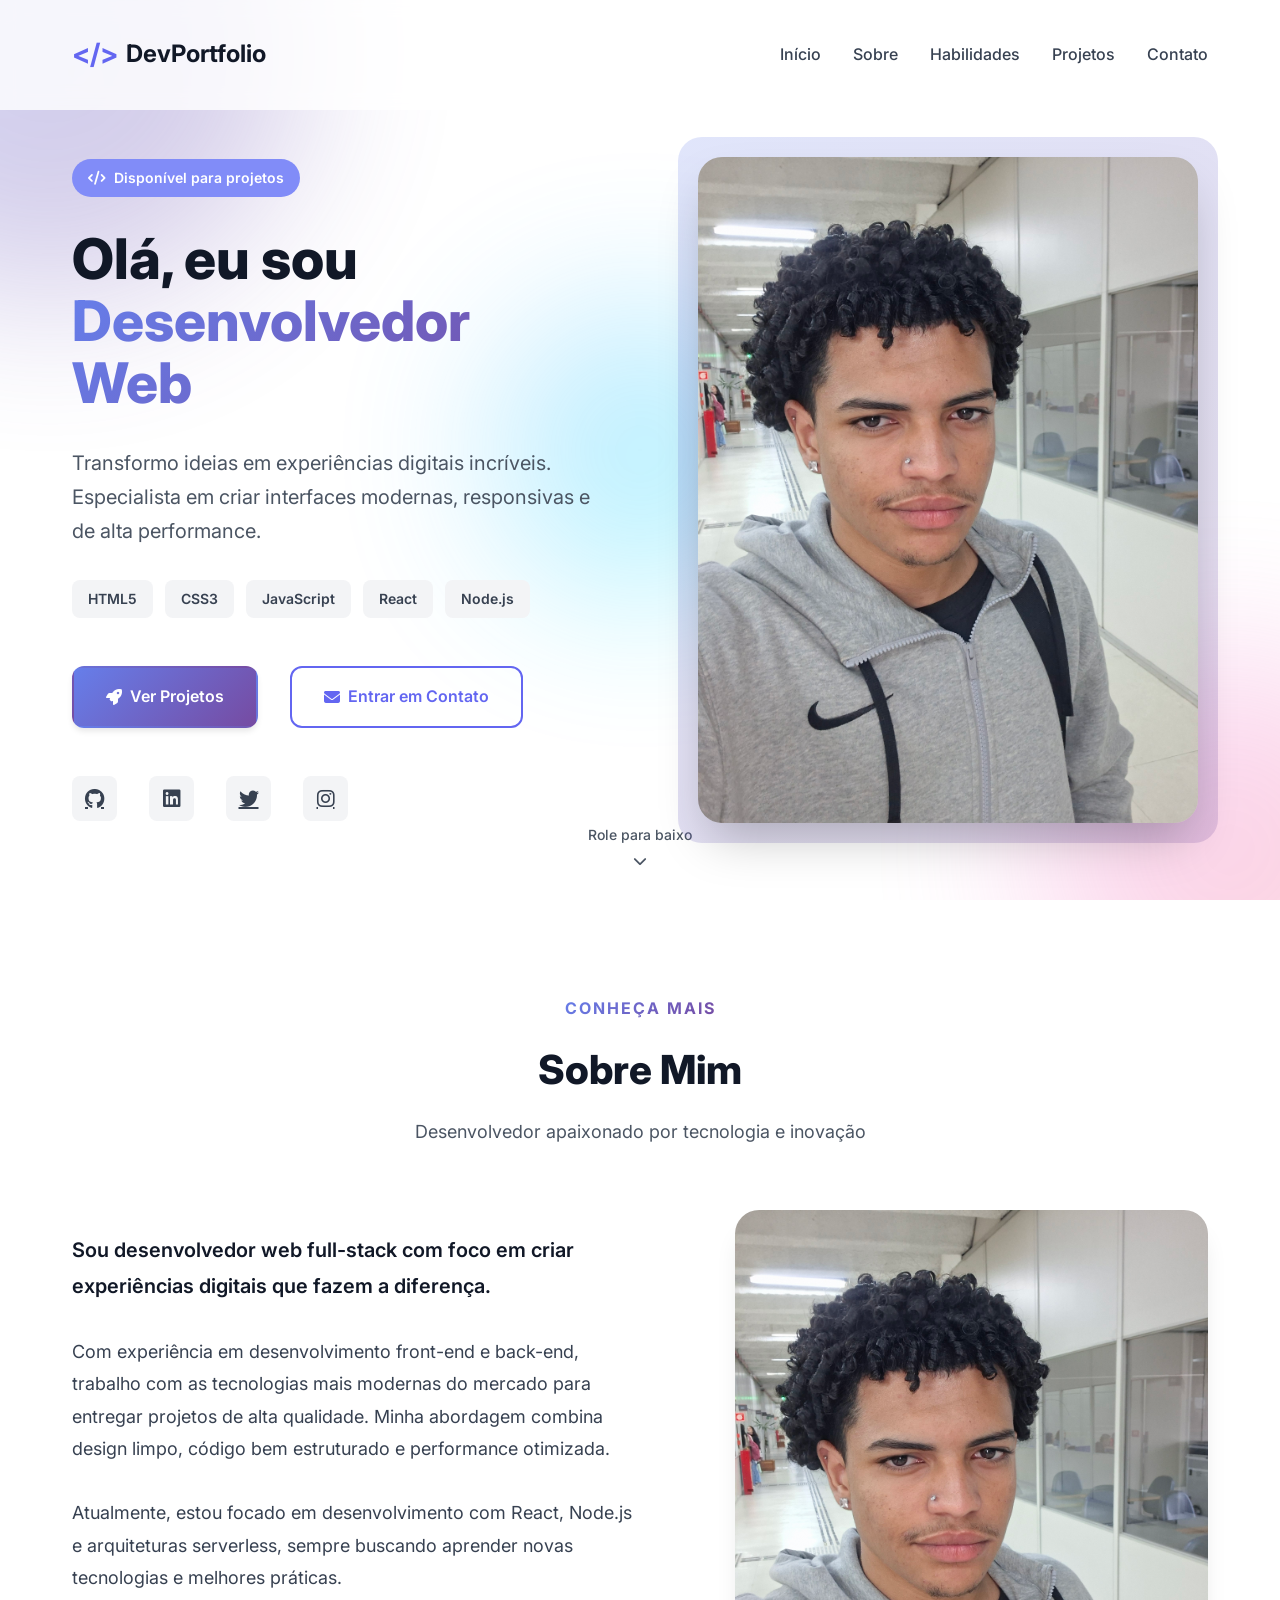
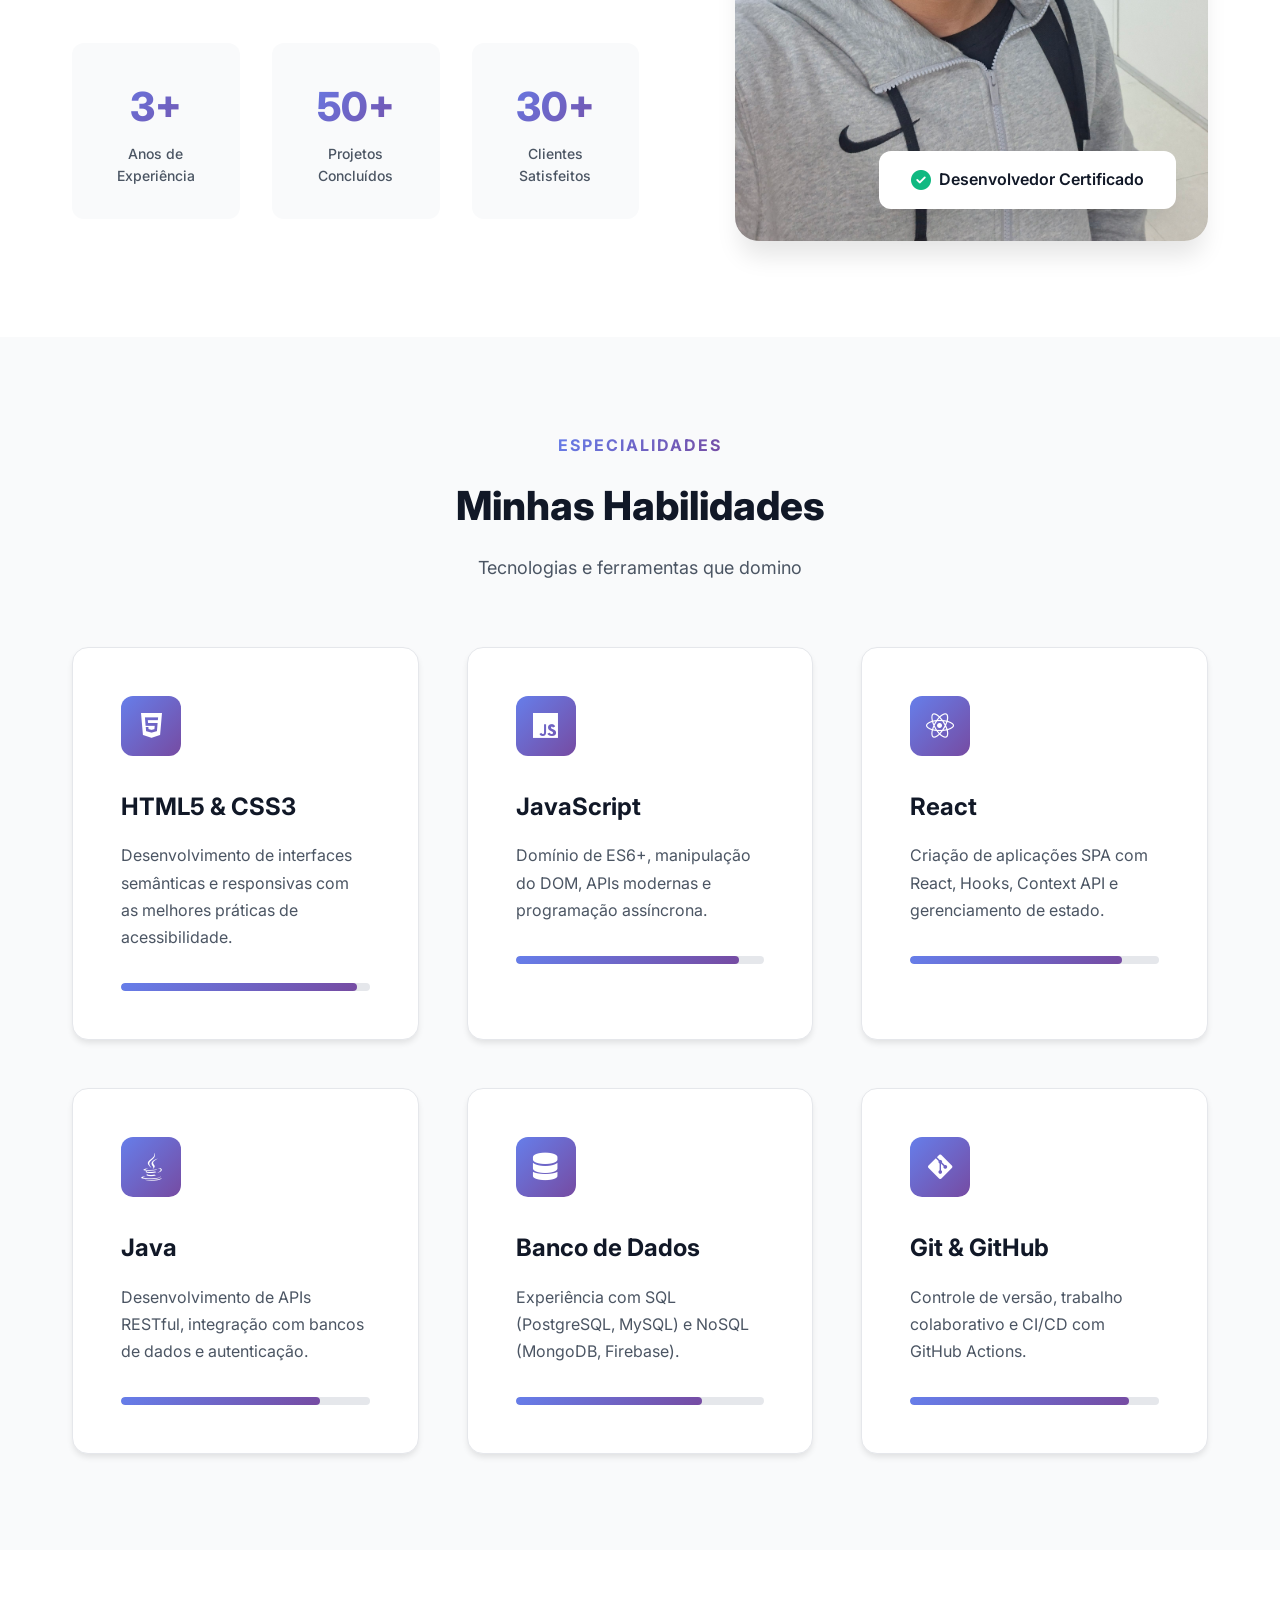
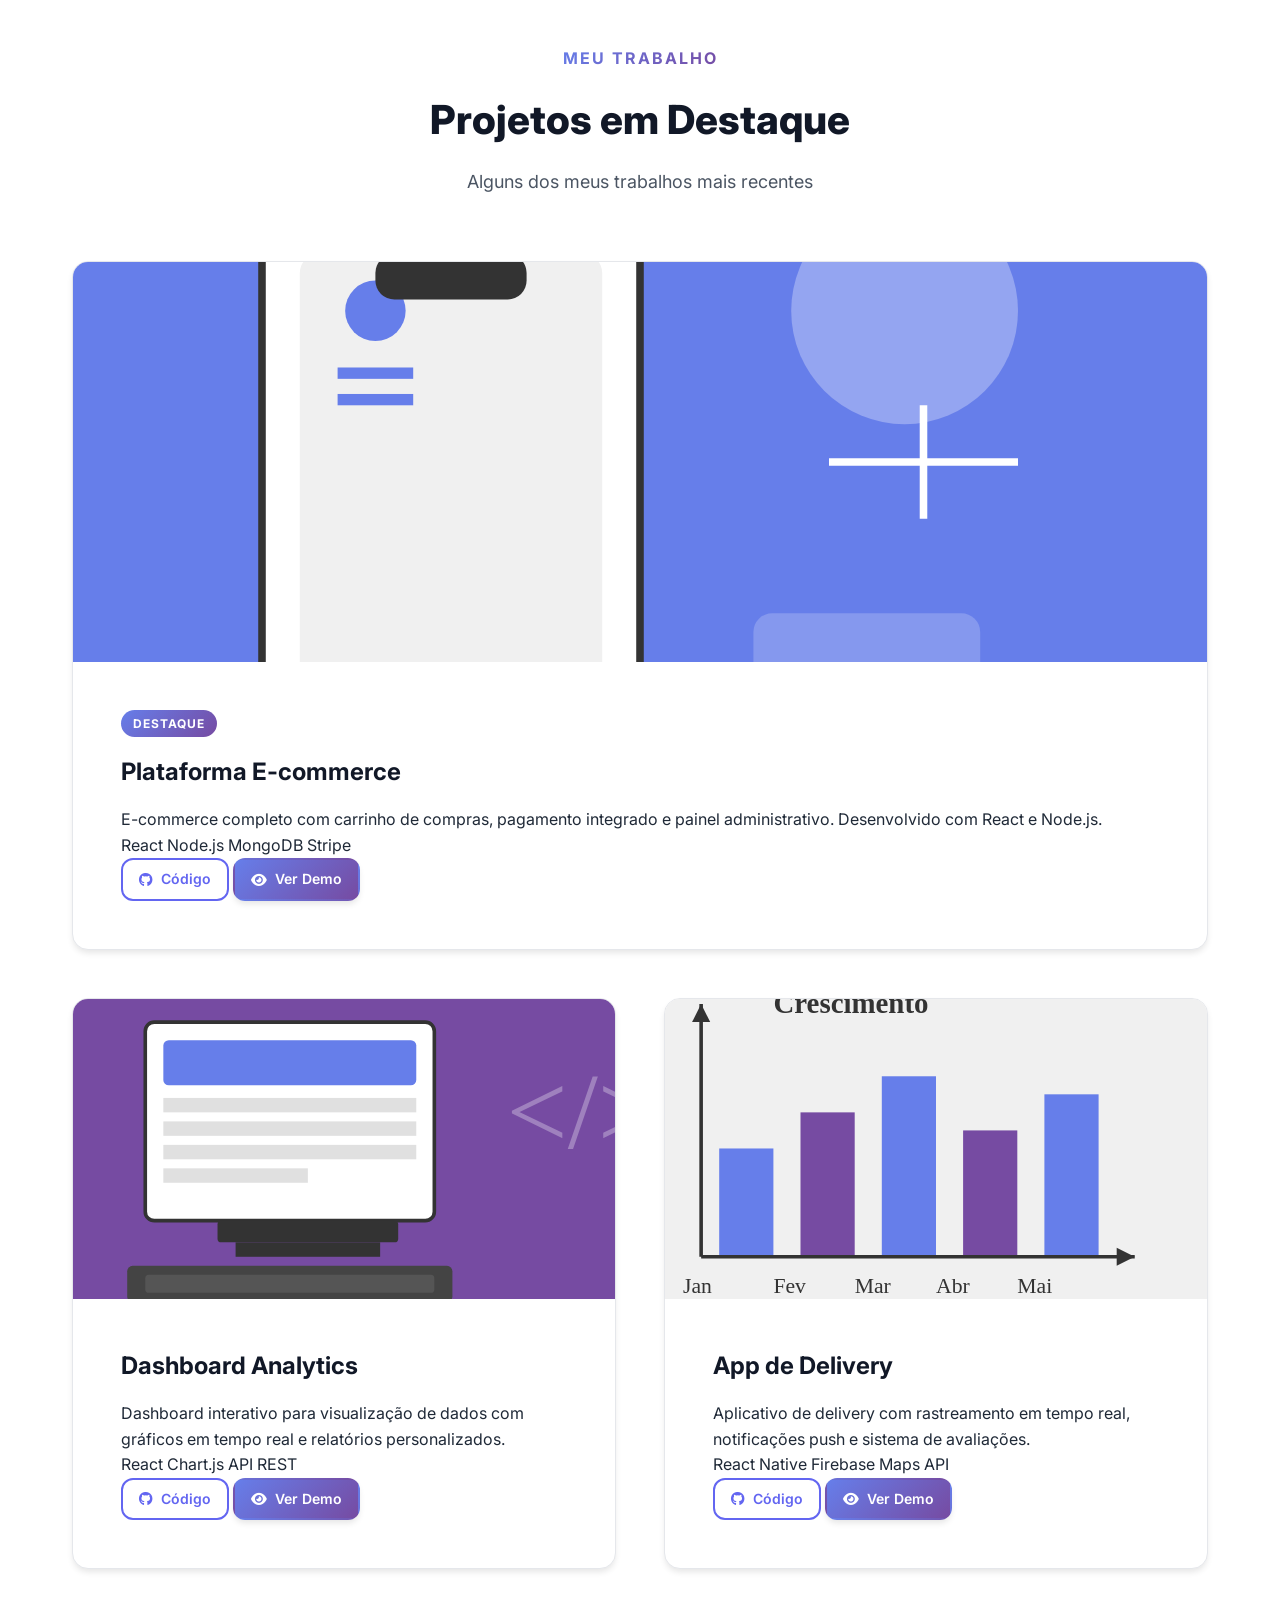
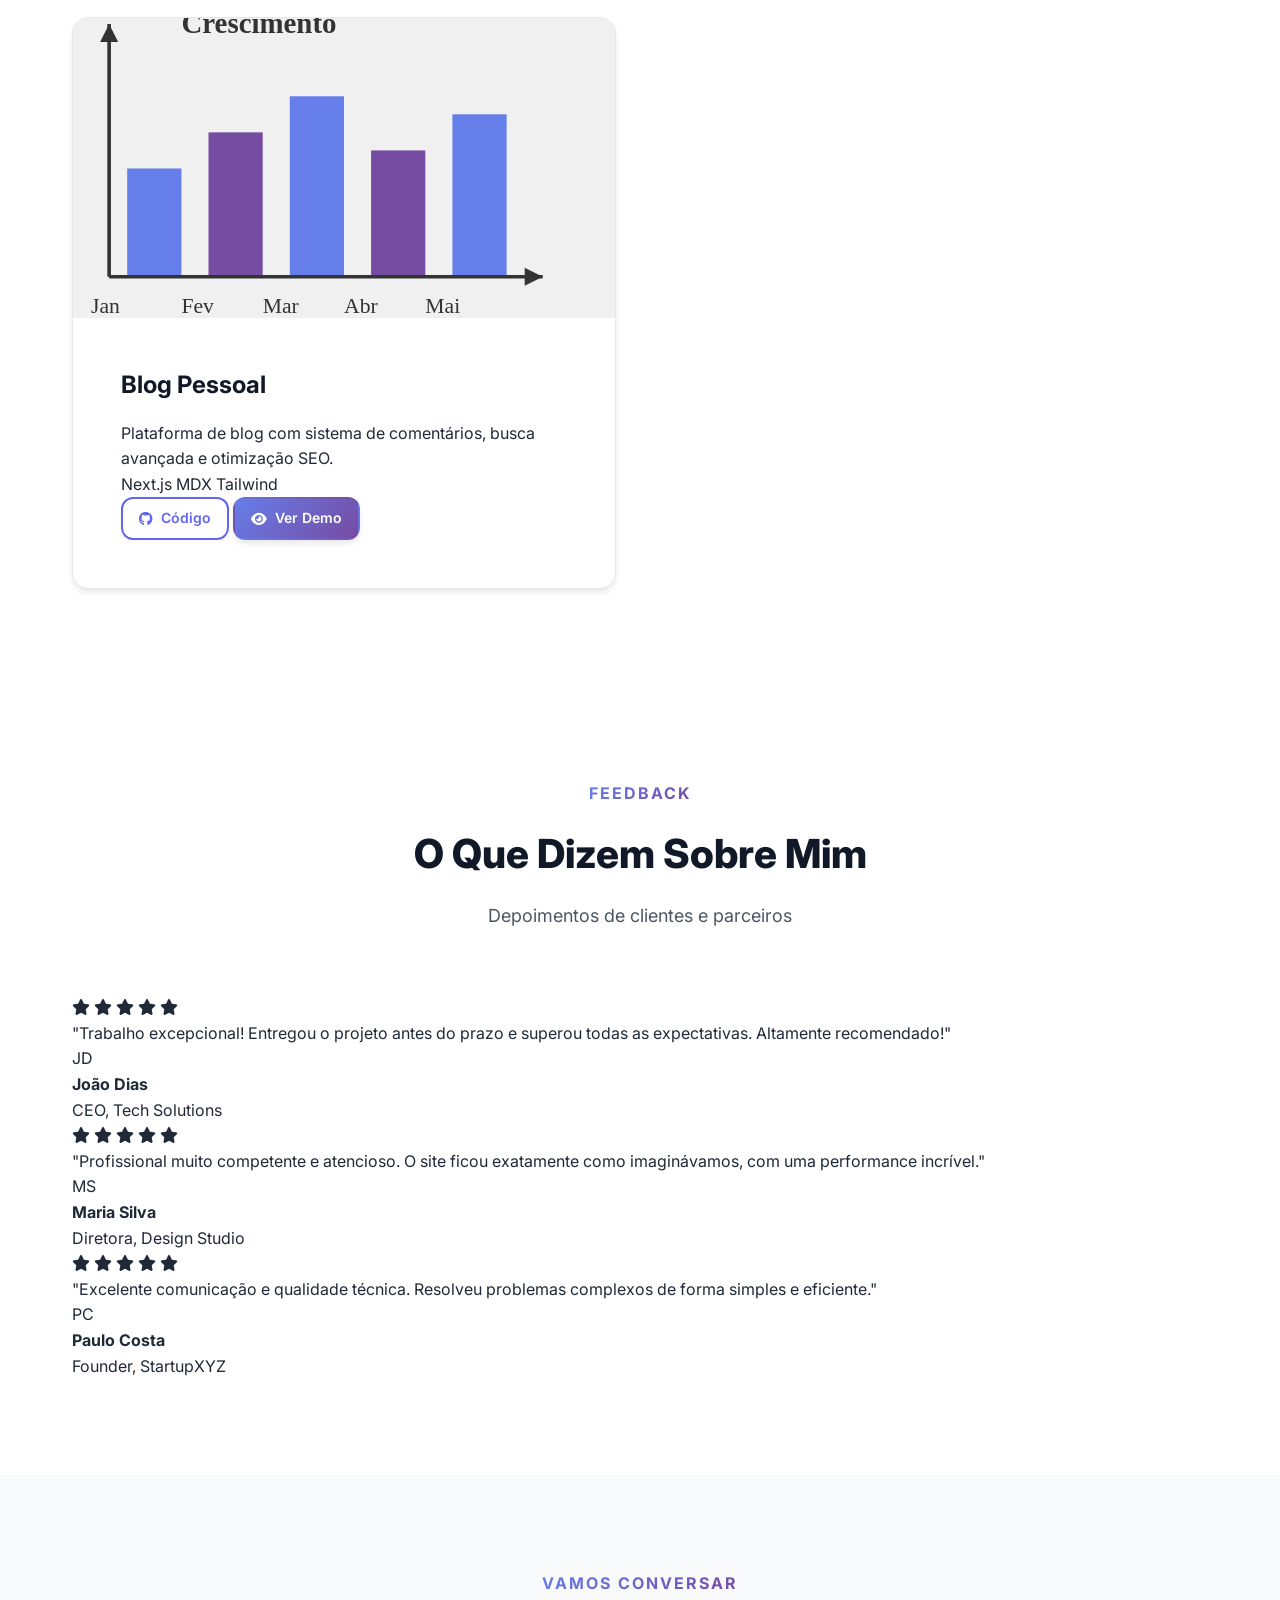
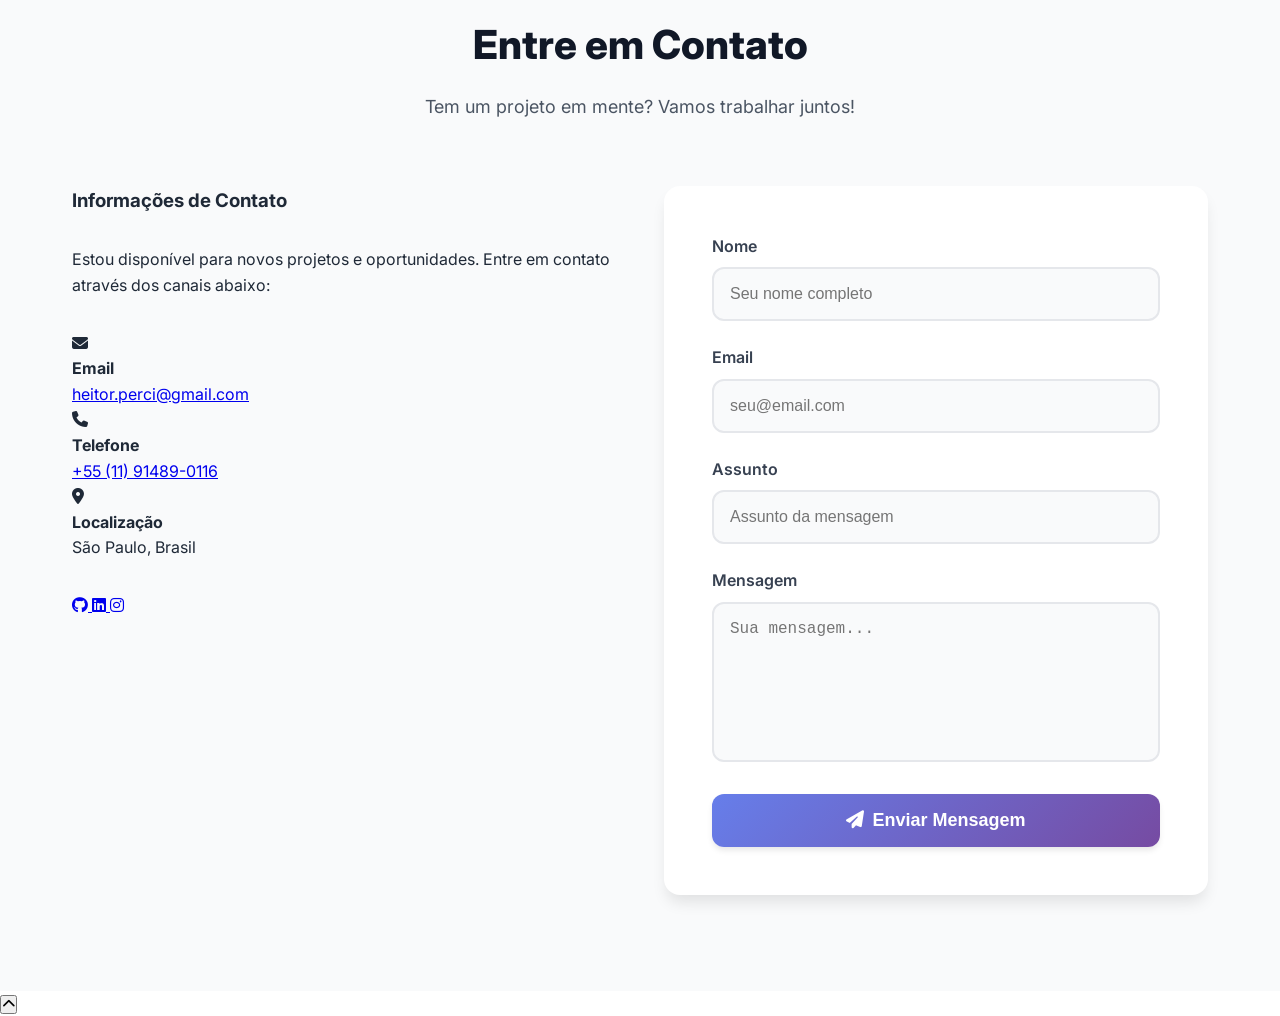
==== index.html @ 32e66ab0 "refeature my code" ====
<!doctype html>
<html lang="pt-BR">
<head>
  <meta charset="utf-8">
  <meta name="viewport" content="width=device-width,initial-scale=1">
    <meta http-equiv="X-UA-Compatible" content="IE=edge">
    <meta name="description" content="Portfólio de desenvolvimento web - Criação de sites modernos, responsivos e de alta performance">
  <title>Portfolio - Desenvolvedor Web</title>
  <link href="https://fonts.googleapis.com/css2?family=Inter:wght@300;400;500;600;700;800&display=swap" rel="stylesheet">
  <link rel="stylesheet" href="https://cdnjs.cloudflare.com/ajax/libs/font-awesome/6.4.0/css/all.min.css">
    <link rel="preconnect" href="https://fonts.gstatic.com">
    <link rel="stylesheet" href="/src/css/style_guide.css">
</head>
<body>
  <header class="site-header">
    <div class="container header-inner">
      <a class="logo" href="#home">
        <span class="logo-icon">&lt;/&gt;</span> DevPortfolio
      </a>
      <nav class="nav-desktop">
        <ul class="nav">
          <li><a href="#home">Início</a></li>
          <li><a href="#sobre">Sobre</a></li>
          <li><a href="#habilidades">Habilidades</a></li>
          <li><a href="#projetos">Projetos</a></li>
          <li><a href="#contato">Contato</a></li>
        </ul>
      </nav>
      <button class="menu-toggle" aria-label="Abrir menu">
        <span></span>
        <span></span>
        <span></span>
      </button>
    </div>
  </header>
  <main>
    <section class="hero" id="home">
      <div class="hero-background">
        <div class="hero-shape shape-1"></div>
        <div class="hero-shape shape-2"></div>
        <div class="hero-shape shape-3"></div>
      </div>
      <div class="container hero-inner">
        <div class="hero-content">
          <div class="hero-badge">
            <i class="fas fa-code"></i> Disponível para projetos
          </div>
          <h1>
            Olá, eu sou<br>
            <span class="gradient-text">Desenvolvedor Web</span>
          </h1>
          <p class="lead">Transformo ideias em experiências digitais incríveis. Especialista em criar interfaces modernas, responsivas e de alta performance.</p>
          <div class="hero-tech">
            <span class="tech-tag">HTML5</span>
            <span class="tech-tag">CSS3</span>
            <span class="tech-tag">JavaScript</span>
            <span class="tech-tag">React</span>
            <span class="tech-tag">Node.js</span>
          </div>
          <div class="hero-cta">
            <a class="btn-primary" href="#projetos">
              <i class="fas fa-rocket"></i> Ver Projetos
            </a>
            <a class="btn-outline" href="#contato">
              <i class="fas fa-envelope"></i> Entrar em Contato
            </a>
          </div>
          <div class="hero-socials">
            <a href="https://github.com" target="_blank" aria-label="GitHub">
              <i class="fab fa-github"></i>
            </a>
            <a href="https://linkedin.com" target="_blank" aria-label="LinkedIn">
              <i class="fab fa-linkedin"></i>
            </a>
            <a href="https://twitter.com" target="_blank" aria-label="Twitter">
              <i class="fab fa-twitter"></i>
            </a>
            <a href="https://instagram.com" target="_blank" aria-label="Instagram">
              <i class="fab fa-instagram"></i>
            </a>
          </div>
        </div>
        <div class="hero-image">
          <div class="image-wrapper">
            <img src="/src/assets/images/1000093235.jpg" alt="Foto de perfil">
            <div class="image-decoration"></div>
          </div>
        </div>
      </div>
      <div class="scroll-indicator">
        <span>Role para baixo</span>
        <i class="fas fa-chevron-down"></i>
      </div>
    </section>

    <section id="sobre" class="about">
      <div class="container">
        <div class="section-header">
          <span class="section-tag">Conheça mais</span>
          <h2>Sobre Mim</h2>
          <p class="section-subtitle">Desenvolvedor apaixonado por tecnologia e inovação</p>
        </div>
        <div class="about-content">
          <div class="about-text">
            <p class="highlight">Sou desenvolvedor web full-stack com foco em criar experiências digitais que fazem a diferença.</p>
            <p>Com experiência em desenvolvimento front-end e back-end, trabalho com as tecnologias mais modernas do mercado para entregar projetos de alta qualidade. Minha abordagem combina design limpo, código bem estruturado e performance otimizada.</p>
            <p>Atualmente, estou focado em desenvolvimento com React, Node.js e arquiteturas serverless, sempre buscando aprender novas tecnologias e melhores práticas.</p>
            <div class="about-stats">
              <div class="stat-item">
                <span class="stat-number">3+</span>
                <span class="stat-label">Anos de Experiência</span>
              </div>
              <div class="stat-item">
                <span class="stat-number">50+</span>
                <span class="stat-label">Projetos Concluídos</span>
              </div>
              <div class="stat-item">
                <span class="stat-number">30+</span>
                <span class="stat-label">Clientes Satisfeitos</span>
              </div>
            </div>
          </div>
          <div class="about-image">
            <div class="about-image-wrapper">
              <img src="/src/assets/images/1000093235.jpg" alt="Trabalhando">
              <div class="about-badge">
                <i class="fas fa-check-circle"></i>
                <span>Desenvolvedor Certificado</span>
              </div>
            </div>
          </div>
        </div>
      </div>
    </section>

    <section id="habilidades" class="skills">
      <div class="container">
        <div class="section-header">
          <span class="section-tag">Especialidades</span>
          <h2>Minhas Habilidades</h2>
          <p class="section-subtitle">Tecnologias e ferramentas que domino</p>
        </div>
        <div class="skills-grid">
          <div class="skill-card">
            <div class="skill-icon">
              <i class="fab fa-html5"></i>
            </div>
            <h3>HTML5 & CSS3</h3>
            <p>Desenvolvimento de interfaces semânticas e responsivas com as melhores práticas de acessibilidade.</p>
            <div class="skill-level">
              <div class="skill-bar" style="width: 95%"></div>
            </div>
          </div>
          <div class="skill-card">
            <div class="skill-icon">
              <i class="fab fa-js"></i>
            </div>
            <h3>JavaScript</h3>
            <p>Domínio de ES6+, manipulação do DOM, APIs modernas e programação assíncrona.</p>
            <div class="skill-level">
              <div class="skill-bar" style="width: 90%"></div>
            </div>
          </div>
          <div class="skill-card">
            <div class="skill-icon">
              <i class="fab fa-react"></i>
            </div>
            <h3>React</h3>
            <p>Criação de aplicações SPA com React, Hooks, Context API e gerenciamento de estado.</p>
            <div class="skill-level">
              <div class="skill-bar" style="width: 85%"></div>
            </div>
          </div>
          <div class="skill-card">
            <div class="skill-icon">
              <i class="fab fa-java"></i>
            </div>
            <h3>Java</h3>
            <p>Desenvolvimento de APIs RESTful, integração com bancos de dados e autenticação.</p>
            <div class="skill-level">
              <div class="skill-bar" style="width: 80%"></div>
            </div>
          </div>
          <div class="skill-card">
            <div class="skill-icon">
              <i class="fas fa-database"></i>
            </div>
            <h3>Banco de Dados</h3>
            <p>Experiência com SQL (PostgreSQL, MySQL) e NoSQL (MongoDB, Firebase).</p>
            <div class="skill-level">
              <div class="skill-bar" style="width: 75%"></div>
            </div>
          </div>
          <div class="skill-card">
            <div class="skill-icon">
              <i class="fab fa-git-alt"></i>
            </div>
            <h3>Git & GitHub</h3>
            <p>Controle de versão, trabalho colaborativo e CI/CD com GitHub Actions.</p>
            <div class="skill-level">
              <div class="skill-bar" style="width: 88%"></div>
            </div>
          </div>
        </div>
      </div>
    </section>


    <section id="projetos" class="projects">
      <div class="container">
        <div class="section-header">
          <span class="section-tag">Meu trabalho</span>
          <h2>Projetos em Destaque</h2>
          <p class="section-subtitle">Alguns dos meus trabalhos mais recentes</p>
        </div>
        <div class="projects-grid">
          <article class="project-card featured">
            <div class="project-image">
              <img src="/src/assets/images/imagem-projeto1.svg" alt="Projeto E-commerce">
              <div class="project-overlay">
                <a href="#" class="project-link" aria-label="Ver projeto">
                  <i class="fas fa-external-link-alt"></i>
                </a>
              </div>
            </div>
            <div class="project-content">
              <span class="project-tag">Destaque</span>
              <h3>Plataforma E-commerce</h3>
              <p>E-commerce completo com carrinho de compras, pagamento integrado e painel administrativo. Desenvolvido com React e Node.js.</p>
              <div class="project-tech">
                <span>React</span>
                <span>Node.js</span>
                <span>MongoDB</span>
                <span>Stripe</span>
              </div>
              <div class="project-links">
                <a href="#" class="btn-outline btn-sm">
                  <i class="fab fa-github"></i> Código
                </a>
                <a href="#" class="btn-primary btn-sm">
                  <i class="fas fa-eye"></i> Ver Demo
                </a>
              </div>
            </div>
          </article>

          <article class="project-card">
            <div class="project-image">
              <img src="/src/assets/images/imagem-projeto2.svg" alt="Projeto Dashboard">
              <div class="project-overlay">
                <a href="#" class="project-link" aria-label="Ver projeto">
                  <i class="fas fa-external-link-alt"></i>
                </a>
              </div>
            </div>
            <div class="project-content">
              <h3>Dashboard Analytics</h3>
              <p>Dashboard interativo para visualização de dados com gráficos em tempo real e relatórios personalizados.</p>
              <div class="project-tech">
                <span>React</span>
                <span>Chart.js</span>
                <span>API REST</span>
              </div>
              <div class="project-links">
                <a href="#" class="btn-outline btn-sm">
                  <i class="fab fa-github"></i> Código
                </a>
                <a href="#" class="btn-primary btn-sm">
                  <i class="fas fa-eye"></i> Ver Demo
                </a>
              </div>
            </div>
          </article>

          <article class="project-card">
            <div class="project-image">
              <img src="/src/assets/images/imagem-projeto3.svg" alt="Projeto App Mobile">
              <div class="project-overlay">
                <a href="#" class="project-link" aria-label="Ver projeto">
                  <i class="fas fa-external-link-alt"></i>
                </a>
              </div>
            </div>
            <div class="project-content">
              <h3>App de Delivery</h3>
              <p>Aplicativo de delivery com rastreamento em tempo real, notificações push e sistema de avaliações.</p>
              <div class="project-tech">
                <span>React Native</span>
                <span>Firebase</span>
                <span>Maps API</span>
              </div>
              <div class="project-links">
                <a href="#" class="btn-outline btn-sm">
                  <i class="fab fa-github"></i> Código
                </a>
                <a href="#" class="btn-primary btn-sm">
                  <i class="fas fa-eye"></i> Ver Demo
                </a>
              </div>
            </div>
          </article>

          <article class="project-card">
            <div class="project-image">
              <img src="/src/assets/images/imagem-projeto3.svg" alt="Projeto Blog">
              <div class="project-overlay">
                <a href="#" class="project-link" aria-label="Ver projeto">
                  <i class="fas fa-external-link-alt"></i>
                </a>
              </div>
            </div>
            <div class="project-content">
              <h3>Blog Pessoal</h3>
              <p>Plataforma de blog com sistema de comentários, busca avançada e otimização SEO.</p>
              <div class="project-tech">
                <span>Next.js</span>
                <span>MDX</span>
                <span>Tailwind</span>
              </div>
              <div class="project-links">
                <a href="#" class="btn-outline btn-sm">
                  <i class="fab fa-github"></i> Código
                </a>
                <a href="#" class="btn-primary btn-sm">
                  <i class="fas fa-eye"></i> Ver Demo
                </a>
              </div>
            </div>
          </article>
        </div>
      </div>
    </section>
    <section class="testimonials">
      <div class="container">
        <div class="section-header">
          <span class="section-tag">Feedback</span>
          <h2>O Que Dizem Sobre Mim</h2>
          <p class="section-subtitle">Depoimentos de clientes e parceiros</p>
        </div>
        <div class="testimonials-grid">
          <div class="testimonial-card">
            <div class="testimonial-stars">
              <i class="fas fa-star"></i>
              <i class="fas fa-star"></i>
              <i class="fas fa-star"></i>
              <i class="fas fa-star"></i>
              <i class="fas fa-star"></i>
            </div>
            <p>"Trabalho excepcional! Entregou o projeto antes do prazo e superou todas as expectativas. Altamente recomendado!"</p>
            <div class="testimonial-author">
              <div class="author-avatar">JD</div>
              <div class="author-info">
                <h4>João Dias</h4>
                <span>CEO, Tech Solutions</span>
              </div>
            </div>
          </div>
          <div class="testimonial-card">
            <div class="testimonial-stars">
              <i class="fas fa-star"></i>
              <i class="fas fa-star"></i>
              <i class="fas fa-star"></i>
              <i class="fas fa-star"></i>
              <i class="fas fa-star"></i>
            </div>
            <p>"Profissional muito competente e atencioso. O site ficou exatamente como imaginávamos, com uma performance incrível."</p>
            <div class="testimonial-author">
              <div class="author-avatar">MS</div>
              <div class="author-info">
                <h4>Maria Silva</h4>
                <span>Diretora, Design Studio</span>
              </div>
            </div>
          </div>
          <div class="testimonial-card">
            <div class="testimonial-stars">
              <i class="fas fa-star"></i>
              <i class="fas fa-star"></i>
              <i class="fas fa-star"></i>
              <i class="fas fa-star"></i>
              <i class="fas fa-star"></i>
            </div>
            <p>"Excelente comunicação e qualidade técnica. Resolveu problemas complexos de forma simples e eficiente."</p>
            <div class="testimonial-author">
              <div class="author-avatar">PC</div>
              <div class="author-info">
                <h4>Paulo Costa</h4>
                <span>Founder, StartupXYZ</span>
              </div>
            </div>
          </div>
        </div>
      </div>
    </section>
    <section id="contato" class="contact">
      <div class="container">
        <div class="section-header">
          <span class="section-tag">Vamos conversar</span>
          <h2>Entre em Contato</h2>
          <p class="section-subtitle">Tem um projeto em mente? Vamos trabalhar juntos!</p>
        </div>
        <div class="contact-content">
          <div class="contact-info">
            <h3>Informações de Contato</h3>
            <p>Estou disponível para novos projetos e oportunidades. Entre em contato através dos canais abaixo:</p>
            <div class="contact-items">
              <div class="contact-item">
                <div class="contact-icon">
                  <i class="fas fa-envelope"></i>
                </div>
                <div class="contact-details">
                  <h4>Email</h4>
                  <a href="heitor.perci@gmail.com">heitor.perci@gmail.com</a>
                </div>
              </div>
              <div class="contact-item">
                <div class="contact-icon">
                  <i class="fas fa-phone"></i>
                </div>
                <div class="contact-details">
                  <h4>Telefone</h4>
                  <a href="tel:+55 11 914890116">+55 (11) 91489-0116</a>
                </div>
              </div>
              <div class="contact-item">
                <div class="contact-icon">
                  <i class="fas fa-map-marker-alt"></i>
                </div>
                <div class="contact-details">
                  <h4>Localização</h4>
                  <span>São Paulo, Brasil</span>
                </div>
              </div>
            </div>
            <div class="contact-socials">
              <a href="https://github.com/Heitor-Guimaraes" target="_blank" aria-label="GitHub">
                <i class="fab fa-github"></i>
              </a>
              <a href="https://www.linkedin.com/in/heitor-guimaraes-111629306/" target="_blank" aria-label="LinkedIn">
                <i class="fab fa-linkedin"></i>
              </a>
              <a href="https://instagram.com" target="_blank" aria-label="Instagram">
                <i class="fab fa-instagram"></i>
              </a>
            </div>
          </div>
          <form class="contact-form" id="contactForm">
            <div class="form-group">
              <label for="name">Nome</label>
              <input type="text" id="name" name="name" placeholder="Seu nome completo" required>
            </div>
            <div class="form-group">
              <label for="email">Email</label>
              <input type="email" id="email" name="email" placeholder="seu@email.com" required>
            </div>
            <div class="form-group">
              <label for="subject">Assunto</label>
              <input type="text" id="subject" name="subject" placeholder="Assunto da mensagem" required>
            </div>
            <div class="form-group">
              <label for="message">Mensagem</label>
              <textarea id="message" name="message" rows="5" placeholder="Sua mensagem..." required></textarea>
            </div>
            <button type="submit" class="btn-primary btn-block">
              <i class="fas fa-paper-plane"></i> Enviar Mensagem
            </button>
          </form>
        </div>
      </div>
    </section>
      <p><span id="ano"></span> </p>
  </main>
  <button class="back-to-top" aria-label="Voltar ao topo">
    <i class="fas fa-chevron-up"></i>
  </button>
  <!--- JavaScript retirado da web para animações, retirei da web e utilizei ajuda do sonnet -->
  <script>

    // Header effect
    const header = document.querySelector('.site-header');
    let lastScroll = 0;

    window.addEventListener('scroll', () => {
      const currentScroll = window.pageYOffset;

      if (currentScroll > 100) {
        header.classList.add('scrolled');
      } else {
        header.classList.remove('scrolled');
      }

      lastScroll = currentScroll;
    });

    // Back to top button
    const backToTop = document.querySelector('.back-to-top');
    backToTop.addEventListener('click', () => {
      window.scrollTo({
        top: 0,
        behavior: 'smooth'
      });
    });

    // Observer for animations
    const observerOptions = {
      threshold: 0.1,
      rootMargin: '0px 0px -50px 0px'
    };
    const observer = new IntersectionObserver((entries) => {
      entries.forEach(entry => {
        if (entry.isIntersecting) {
          entry.target.classList.add('animate-in');
        }
      });
    }, observerOptions);
    // Observe elements
    document.querySelectorAll('.skill-card, .project-card, .testimonial-card, .about-content, .contact-content').forEach(el => {
      observer.observe(el);
    });
  </script>
</body>
</html>
---- src/css/style_guide.css ----
* {
    margin: 0;
    padding: 0;
    box-sizing: border-box;
}

:root {
    --primary: #6366f1;
    --primary-dark: #4f46e5;
    --primary-light: #818cf8;
    --primary-gradient: linear-gradient(135deg, #667eea 0%, #764ba2 100%);
    --white: #ffffff;
    --gray-50: #f9fafb;
    --gray-100: #f3f4f6;
    --gray-200: #e5e7eb;
    --gray-300: #d1d5db;
    --gray-400: #9ca3af;
    --gray-500: #6b7280;
    --gray-600: #4b5563;
    --gray-700: #374151;
    --gray-800: #1f2937;
    --gray-900: #111827;
    --success: #10b981;
    --warning: #f59e0b;
    --danger: #ef4444;
    --info: #3b82f6;
    --font-base: 'Inter', -apple-system, BlinkMacSystemFont, 'Segoe UI', sans-serif;

    /* Espaçamentos */
    --spacing-sm: 1rem; /* 16px */
    --spacing-md: 2rem; /* 32px */
    --spacing-lg: 2rem;
    --spacing-xl: 3rem; /* 48px */
    --spacing-2xl: 4rem; /* 64px */
    --spacing-3xl: 6rem; /* 96px */

    /* Sombras */
    --shadow-sm: 0 1px 2px 0 rgb(0 0 0 / 0.05);
    --shadow-md: 0 4px 6px -1px rgb(0 0 0 / 0.1);
    --shadow-lg: 0 10px 15px -3px rgb(0 0 0 / 0.1);
    --shadow-xl: 0 20px 25px -5px rgb(0 0 0 / 0.1);
    --shadow-2xl: 0 25px 50px -12px rgb(0 0 0 / 0.25);

    /* Transições */
    --transition-fast: all 0.2s ease;
    --transition-base: all 0.3s ease;
    --transition-slow: all 0.5s ease;

    --radius-sm: 0.375rem; /* 6px */
    --radius-md: 0.5rem; /* 8px */
    --radius-lg: 0.75rem; /* 12px */
    --radius-xl: 1rem /* 16px */;
    --radius-2xl: 1.5rem; /* 24px */
    --radius-full: 9999px; /* Permitir que o elemento se expanda para cobrir toda a tela */
}

html {
    scroll-behavior: smooth;
}

body {
    font-family: var(--font-base);
    font-size: 16px;
    line-height: 1.6;
    color: var(--gray-800);
    background-color: var(--white);
    -webkit-font-smoothing: antialiased;
    -moz-osx-font-smoothing: grayscale;
    overflow-x: hidden;
}

body.menu-open {
    overflow: hidden;
}

img {
    max-width: 100%;
    height: auto;
    display: block;
}

.container {
    max-width: 1200px;
    margin: 0 auto;
    padding: 0 var(--spacing-md);
}

@media (max-width: 768px) {
    .container {
        padding: 0 var(--spacing-sm);
    }
}

.site-header {
    position: fixed;
    top: 0;
    left: 0;
    right: 0;
    z-index: 1000;
    background-color: rgba(255, 255, 255, 0.8);
    backdrop-filter: blur(10px);
    border-bottom: 1px solid transparent;
    padding: var(--spacing-md) 0;
    transition: var(--transition-base);
}

.site-header.scrolled {
    background-color: rgba(255, 255, 255, 0.95);
    border-bottom-color: var(--gray-200);
    box-shadow: var(--shadow-md);
    padding: var(--spacing-sm) 0;
}

.header-inner {
    display: flex;
    align-items: center;
    justify-content: space-between;
}

.logo {
    font-size: 1.5rem;
    font-weight: 700;
    color: var(--gray-900);
    text-decoration: none;
    display: flex;
    align-items: center;
    gap: 0.5rem;
    transition: var(--transition-base);
}

.logo:hover {
    color: var(--primary);
}

.logo-icon {
    color: var(--primary);
    font-size: 1.75rem;
}

.nav {
    display: flex;
    gap: var(--spacing-lg);
    list-style: none;
}

.nav a {
    color: var(--gray-700);
    text-decoration: none;
    font-weight: 500;
    padding: var(0.5rem) var(--spacing-sm);
    border-radius: var(--radius-md);
    transition: var(--transition-base);
    position: relative;
}

.nav a::before {
    content: '';
    position: absolute;
    bottom: 0;
    left: 50%;
    transform: translateX(-50%);
    width: 0;
    height: 2px;
    background-color: var(--primary);
    transition: width 0.3s ease;
}

.nav a:hover {
    color: var(--primary);
}

.nav a:hover::before {
    width: 70%;
}

.menu-toggle {
    display: none;
    flex-direction: column;
    gap: 5px;
    background: none;
    border: none;
    cursor: pointer;
    padding: 0.5rem;
    z-index: 1001;
}

.menu-toggle span {
    width: 25px;
    height: 2px;
    background-color: var(--gray-800);
    transition: var(--transition-base);
    border-radius: 2px;
}

.menu-toggle.active span:nth-child(1) {
    transform: rotate(45deg) translate(7px, 7px);
}

.menu-toggle.active span:nth-child(2) {
    opacity: 0;
}

.menu-toggle.active span:nth-child(3) {
    transform: rotate(-45deg) translate(7px, -7px);
}

@media (max-width: 768px) {
    .nav-desktop {
        display: none;
    }
    .menu-toggle {
        display: flex;
    }
}

.hero {
    min-height: 100vh;
    display: flex;
    align-items: center;
    justify-content: center;
    padding: calc(80px + var(--spacing-xl)) 0 var(--spacing-xl);
    position: relative;
    overflow: hidden;
}

.hero-background {
    position: absolute;
    top: 0;
    left: 0;
    right: 0;
    bottom: 0;
    z-index: 0;
}

.hero-shape {
    position: absolute;
    border-radius: 50%;
    filter: blur(80px);
    opacity: 0.3;
    animation: float 20s ease-in-out infinite;
}

.hero-shape.shape-1 {
    width: 500px;
    height: 500px;
    background: linear-gradient(135deg, #667eea 0%, #764ba2 100%);
    top: -200px;
    left: -200px;
    animation-delay: 0s;
}

.hero-shape.shape-2 {
    width: 400px;
    height: 400px;
    background: linear-gradient(135deg, #f093fb 0%, #f5576c 100%);
    bottom: -150px;
    right: -150px;
    animation-delay: 5s;
}

.hero-shape.shape-3 {
    width: 300px;
    height: 300px;
    background: linear-gradient(135deg, #4facfe 0%, #00f2fe 100%);
    top: 50%;
    left: 50%;
    transform: translate(-50%, -50%);
    animation-delay: 10s;
}

@keyframes float {
    0%, 100% { transform: translate(0, 0) scale(1); }
    33% { transform: translate(30px, -30px) scale(1.1); }
    66% { transform: translate(-20px, 20px) scale(0.9); }
}

.hero-inner {
    display: grid;
    grid-template-columns: 1fr 1fr;
    gap: var(--spacing-3xl);
    align-items: center;
    position: relative;
    z-index: 1;
}

.hero-badge {
    display: inline-flex;
    align-items: center;
    gap: 0.5rem;
    background-color: var(--primary-light);
    color: var(--white);
    padding: 0.5rem 1rem;
    border-radius: var(--radius-full);
    font-size: 0.875rem;
    font-weight: 600;
    margin-bottom: var(--spacing-md);
    animation: pulse 2s ease-in-out infinite;
}

@keyframes pulse {
    0%, 100% { opacity: 1; }
    50% { opacity: 0.8; }
}

.hero-content h1 {
    font-size: 3.5rem;
    font-weight: 800;
    color: var(--gray-900);
    margin-bottom: var(--spacing-md);
    line-height: 1.1;
}

.gradient-text {
    background: var(--primary-gradient);
    -webkit-background-clip: text;
    -webkit-text-fill-color: transparent;
    background-clip: text;
    display: inline-block;
}

.lead {
    font-size: 1.25rem;
    color: var(--gray-600);
    margin-bottom: var(--spacing-md);
    font-weight: 400;
    line-height: 1.7;
}

.hero-tech {
    display: flex;
    flex-wrap: wrap;
    gap: 0.75rem;
    margin-bottom: var(--spacing-xl);
}

.tech-tag {
    background-color: var(--gray-100);
    color: var(--gray-700);
    padding: 0.5rem 1rem;
    border-radius: var(--radius-md);
    font-size: 0.875rem;
    font-weight: 600;
    transition: var(--transition-base);
}

.tech-tag:hover {
    background-color: var(--primary-light);
    color: var(--white);
    transform: translateY(-2px);
}

.hero-cta {
    display: flex;
    gap: var(--spacing-md);
    margin-bottom: var(--spacing-xl);
}

.hero-socials {
    display: flex;
    gap: var(--spacing-md);
}

.hero-socials a {
    width: 45px;
    height: 45px;
    display: flex;
    align-items: center;
    justify-content: center;
    background-color: var(--gray-100);
    color: var(--gray-700);
    border-radius: var(--radius-md);
    font-size: 1.25rem;
    transition: var(--transition-base);
}

.hero-socials a:hover {
    background-color: var(--primary);
    color: var(--white);
    transform: translateY(-3px);
    box-shadow: var(--shadow-lg);
}

.hero-image {
    position: relative;
    display: flex;
    justify-content: center;
    align-items: center;
}

.image-wrapper {
    position: relative;
    width: 100%;
    max-width: 500px;
}

.image-wrapper img {
    width: 100%;
    height: auto;
    border-radius: var(--radius-2xl);
    box-shadow: var(--shadow-2xl);
    position: relative;
    z-index: 2;
}

.image-decoration {
    position: absolute;
    top: -20px;
    right: -20px;
    bottom: -20px;
    left: -20px;
    background: var(--primary-gradient);
    border-radius: var(--radius-2xl);
    z-index: 1;
    opacity: 0.2;
}

.scroll-indicator {
    position: absolute;
    bottom: 2rem;
    left: 50%;
    transform: translateX(-50%);
    display: flex;
    flex-direction: column;
    align-items: center;
    gap: 0.5rem;
    color: var(--gray-600);
    font-size: 0.875rem;
    font-weight: 500;
    animation: bounce 2s ease-in-out infinite;
}

@keyframes bounce {
    0%, 100% { transform: translateX(-50%) translateY(0); }
    50% { transform: translateX(-50%) translateY(-10px); }
}

@media (max-width: 1024px) {
    .hero-inner {
        grid-template-columns: 1fr;
        gap: var(--spacing-xl);
    }

    .hero-content h1 {
        font-size: 2.5rem;
    }

    .hero-image {
        order: -1;
    }
}

@media (max-width: 768px) {
    .hero {
        padding: calc(60px + var(--spacing-md)) 0 var(--spacing-md);
        min-height: auto;
    }

    .hero-content h1 {
        font-size: 2rem;
    }

    .lead {
        font-size: 1.1rem;
    }

    .hero-cta {
        flex-direction: column;
    }

    .scroll-indicator {
        display: none;
    }
}

.btn-primary,
.btn-outline {
    display: inline-flex;
    align-items: center;
    gap: 0.5rem;
    padding: var(--spacing-sm) var(--spacing-lg);
    border-radius: var(--radius-lg);
    font-weight: 600;
    text-decoration: none;
    transition: var(--transition-base);
    cursor: pointer;
    border: 2px solid transparent;
    font-size: 1rem;
    text-align: center;
    justify-content: center;
}

.btn-primary {
    background: var(--primary-gradient);
    color: var(--white);
    box-shadow: var(--shadow-md);
}

.btn-primary:hover {
    transform: translateY(-2px);
    box-shadow: var(--shadow-xl);
}

.btn-outline {
    background-color: transparent;
    color: var(--primary);
    border-color: var(--primary);
}

.btn-outline:hover {
    background-color: var(--primary);
    color: var(--white);
    transform: translateY(-2px);
    box-shadow: var(--shadow-md);
}

.btn-sm {
    padding: 0.5rem 1rem;
    font-size: 0.875rem;
}

.btn-block {
    width: 100%;
}

section {
    padding: var(--spacing-3xl) 0;
}

.section-header {
    text-align: center;
    margin-bottom: var(--spacing-2xl);
}

.section-tag {
    display: inline-block;
    background: var(--primary-gradient);
    -webkit-background-clip: text;
    -webkit-text-fill-color: transparent;
    background-clip: text;
    font-size: 1rem;
    font-weight: 700;
    text-transform: uppercase;
    letter-spacing: 2px;
    margin-bottom: var(--spacing-sm);
}

.section-header h2 {
    font-size: 2.5rem;
    font-weight: 800;
    color: var(--gray-900);
    margin-bottom: var(--spacing-sm);
}

.section-subtitle {
    font-size: 1.125rem;
    color: var(--gray-600);
    max-width: 600px;
    margin: 0 auto;
}

@media (max-width: 768px) {
    section {
        padding: var(--spacing-xl) 0;
    }

    .section-header h2 {
        font-size: 2rem;
    }

    .section-header {
        margin-bottom: var(--spacing-xl);
    }
}

.about {
    background-color: var(--white);
}

.about-content {
    display: grid;
    grid-template-columns: 1.2fr 1fr;
    gap: var(--spacing-3xl);
    align-items: center;
}

.about-text p {
    font-size: 1.125rem;
    color: var(--gray-700);
    line-height: 1.8;
    margin-bottom: var(--spacing-md);
}

.about-text p.highlight {
    font-size: 1.25rem;
    font-weight: 600;
    color: var(--gray-900);
}

.about-stats {
    display: grid;
    grid-template-columns: repeat(3, 1fr);
    gap: var(--spacing-md);
    margin-top: var(--spacing-xl);
}

.stat-item {
    text-align: center;
    padding: var(--spacing-md);
    background-color: var(--gray-50);
    border-radius: var(--radius-lg);
    transition: var(--transition-base);
}

.stat-item:hover {
    transform: translateY(-5px);
    box-shadow: var(--shadow-lg);
}

.stat-number {
    display: block;
    font-size: 2.5rem;
    font-weight: 800;
    background: var(--primary-gradient);
    -webkit-background-clip: text;
    -webkit-text-fill-color: transparent;
    background-clip: text;
    margin-bottom: 0.25rem;
}

.stat-label {
    display: block;
    font-size: 0.875rem;
    color: var(--gray-600);
    font-weight: 500;
}

.about-image-wrapper {
    position: relative;
}

.about-image-wrapper img {
    width: 100%;
    border-radius: var(--radius-2xl);
    box-shadow: var(--shadow-xl);
}

.about-badge {
    position: absolute;
    bottom: var(--spacing-md);
    right: var(--spacing-md);
    background-color: var(--white);
    padding: var(--spacing-sm) var(--spacing-md);
    border-radius: var(--radius-lg);
    box-shadow: var(--shadow-xl);
    display: flex;
    align-items: center;
    gap: 0.5rem;
    font-weight: 600;
    color: var(--gray-900);
}

.about-badge i {
    color: var(--success);
    font-size: 1.25rem;
}

@media (max-width: 1024px) {
    .about-content {
        grid-template-columns: 1fr;
        gap: var(--spacing-xl);
    }

    .about-stats {
        grid-template-columns: repeat(3, 1fr);
    }
}

@media (max-width: 768px) {
    .about-stats {
        grid-template-columns: 1fr;
    }
}

.skills {
    background-color: var(--gray-50);
}

.skills-grid {
    display: grid;
    grid-template-columns: repeat(auto-fit, minmax(300px, 1fr));
    gap: var(--spacing-xl);
}

.skill-card {
    background-color: var(--white);
    padding: var(--spacing-xl);
    border-radius: var(--radius-xl);
    box-shadow: var(--shadow-md);
    transition: var(--transition-base);
    border: 1px solid var(--gray-200);
    opacity: 0;
    transform: translateY(30px);
}

.skill-card.animate-in {
    opacity: 1;
    transform: translateY(0);
}

.skill-card:hover {
    transform: translateY(-8px);
    box-shadow: var(--shadow-xl);
    border-color: var(--primary-light);
}

.skill-icon {
    width: 60px;
    height: 60px;
    display: flex;
    align-items: center;
    justify-content: center;
    background: var(--primary-gradient);
    border-radius: var(--radius-lg);
    color: var(--white);
    font-size: 1.75rem;
    margin-bottom: var(--spacing-md);
}

.skill-card h3 {
    font-size: 1.5rem;
    font-weight: 700;
    color: var(--gray-900);
    margin-bottom: var(--spacing-sm);
}

.skill-card p {
    color: var(--gray-600);
    line-height: 1.7;
    margin-bottom: var(--spacing-md);
}

.skill-level {
    width: 100%;
    height: 8px;
    background-color: var(--gray-200);
    border-radius: var(--radius-full);
    overflow: hidden;
}

.skill-bar {
    height: 100%;
    background: var(--primary-gradient);
    border-radius: var(--radius-full);
    transition: width 1s ease-out;
}

@media (max-width: 768px) {
    .skills-grid {
        grid-template-columns: 1fr;
    }
}

.projects {
    background-color: var(--white);
}

.projects-grid {
    display: grid;
    grid-template-columns: repeat(2, 1fr);
    gap: var(--spacing-xl);
}

.project-card {
    background-color: var(--white);
    border-radius: var(--radius-xl);
    overflow: hidden;
    box-shadow: var(--shadow-md);
    transition: var(--transition-base);
    border: 1px solid var(--gray-200);
    opacity: 0;
    transform: translateY(30px);
}

.project-card.animate-in {
    opacity: 1;
    transform: translateY(0);
}

.project-card.featured {
    grid-column: span 2;
}

.project-card:hover {
    transform: translateY(-8px);
    box-shadow: var(--shadow-2xl);
    border-color: var(--primary-light);
}

.project-image {
    position: relative;
    overflow: hidden;
    height: 300px;
}

.project-card.featured .project-image {
    height: 400px;
}

.project-image img {
    width: 100%;
    height: 100%;
    object-fit: cover;
    transition: var(--transition-slow);
}

.project-card:hover .project-image img {
    transform: scale(1.1);
}

.project-overlay {
    position: absolute;
    top: 0;
    left: 0;
    right: 0;
    bottom: 0;
    background: linear-gradient(135deg, rgba(102, 126, 234, 0.9), rgba(118, 75, 162, 0.9));
    display: flex;
    align-items: center;
    justify-content: center;
    opacity: 0;
    transition: var(--transition-base);
}

.project-card:hover .project-overlay {
    opacity: 1;
}

.project-link {
    width: 60px;
    height: 60px;
    display: flex;
    align-items: center;
    justify-content: center;
    background-color: var(--white);
    color: var(--primary);
    border-radius: var(--radius-full);
    font-size: 1.5rem;
    transition: var(--transition-base);
}

.project-link:hover {
    transform: scale(1.2);
}

.project-content {
    padding: var(--spacing-xl);
}

.project-tag {
    display: inline-block;
    background: var(--primary-gradient);
    color: var(--white);
    padding: 0.25rem 0.75rem;
    border-radius: var(--radius-full);
    font-size: 0.75rem;
    font-weight: 700;
    text-transform: uppercase;
    letter-spacing: 1px;
    margin-bottom: var(--spacing-sm);
}

.project-content h3 {
    font-size: 1.5rem;
    font-weight: 700;
    color: var(--gray-900);
    margin-bottom: var(--spacing-sm);
}

.contact {
    padding: 96px 0;
    background: var(--gray-50);
}

.contact-container {
    max-width: 900px;
    margin: 0 auto;
    padding: 0 32px;
}

.contact-header {
    text-align: center;
    margin-bottom: 64px;
}

.contact-title {
    font-size: 48px;
    font-weight: 800;
    color: var(--gray-900);
    margin-bottom: 16px;
}

.contact-subtitle {
    font-size: 18px;
    color: var(--gray-600);
}

.contact-content {
    display: grid;
    grid-template-columns: 1fr 1fr;
    gap: 48px;
    align-items: start;
}

.contact-info {
    display: flex;
    flex-direction: column;
    gap: 32px;
}

.info-item {
    display: flex;
    align-items: center;
    gap: 16px;
}

.info-icon {
    width: 56px;
    height: 56px;
    background: var(--primary-gradient);
    color: var(--white);
    font-size: 28px;
    display: flex;
    align-items: center;
    justify-content: center;
    border-radius: var(--radius-lg);
    box-shadow: var(--shadow-md);
}

.info-text h4 {
    font-size: 20px;
    font-weight: 700;
    color: var(--gray-900);
}

.info-text p {
    color: var(--gray-600);
    font-size: 16px;
}

.contact-form {
    background: var(--white);
    padding: 48px;
    border-radius: var(--radius-xl);
    box-shadow: var(--shadow-lg);
}

.form-group {
    margin-bottom: 24px;
}

label {
    display: block;
    font-size: 16px;
    font-weight: 600;
    margin-bottom: 8px;
    color: var(--gray-700);
}

input,
textarea {
    width: 100%;
    padding: 16px;
    border-radius: var(--radius-lg);
    border: 2px solid var(--gray-200);
    font-size: 16px;
    color: var(--gray-700);
    outline: none;
    transition: var(--transition-base);
    background-color: var(--gray-50);
}

input:focus,
textarea:focus {
    border-color: var(--primary);
    background-color: var(--white);
    box-shadow: var(--shadow-md);
}

textarea {
    height: 160px;
    resize: none;
}

button[type="submit"] {
    width: 100%;
    padding: 16px;
    background: var(--primary-gradient);
    border: none;
    color: var(--white);
    font-size: 18px;
    font-weight: 700;
    border-radius: var(--radius-lg);
    cursor: pointer;
    box-shadow: var(--shadow-md);
    transition: var(--transition-base);
}

button[type="submit"]:hover {
    transform: translateY(-4px);
    box-shadow: var(--shadow-xl);
}
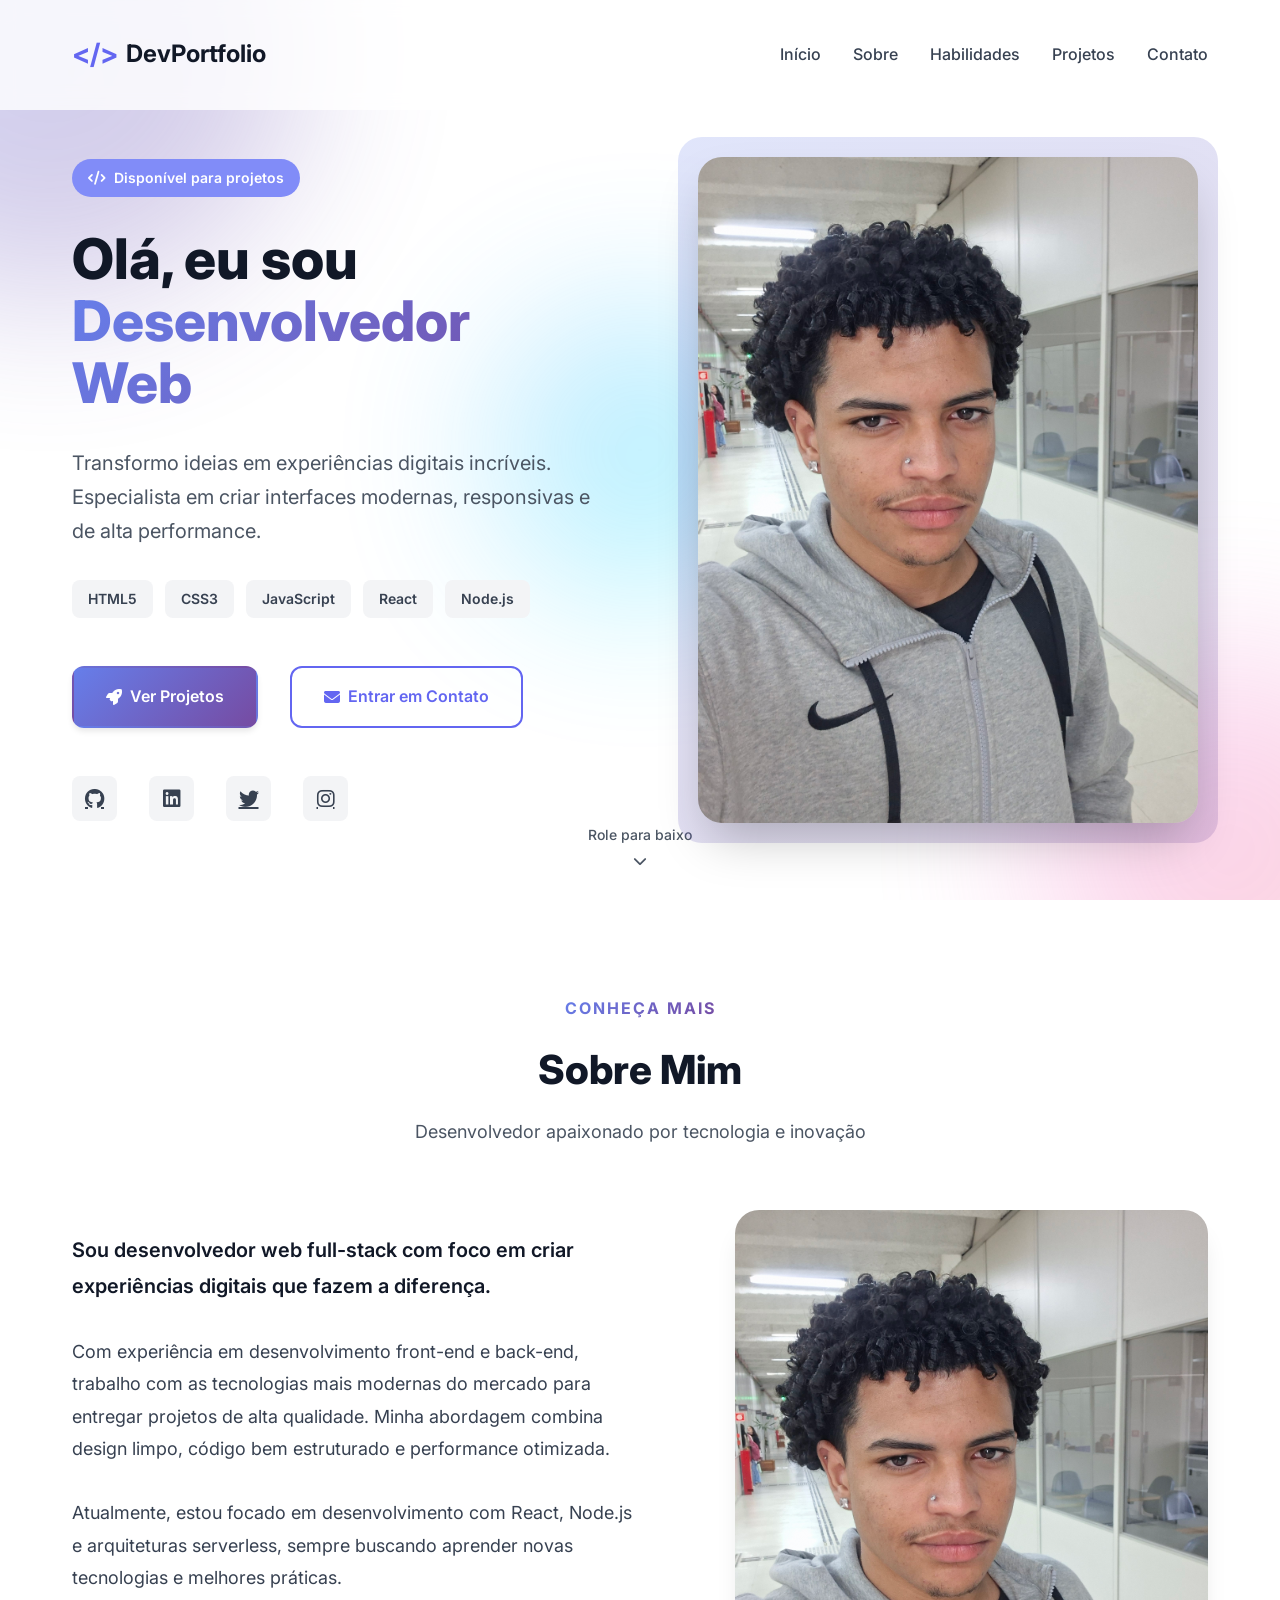
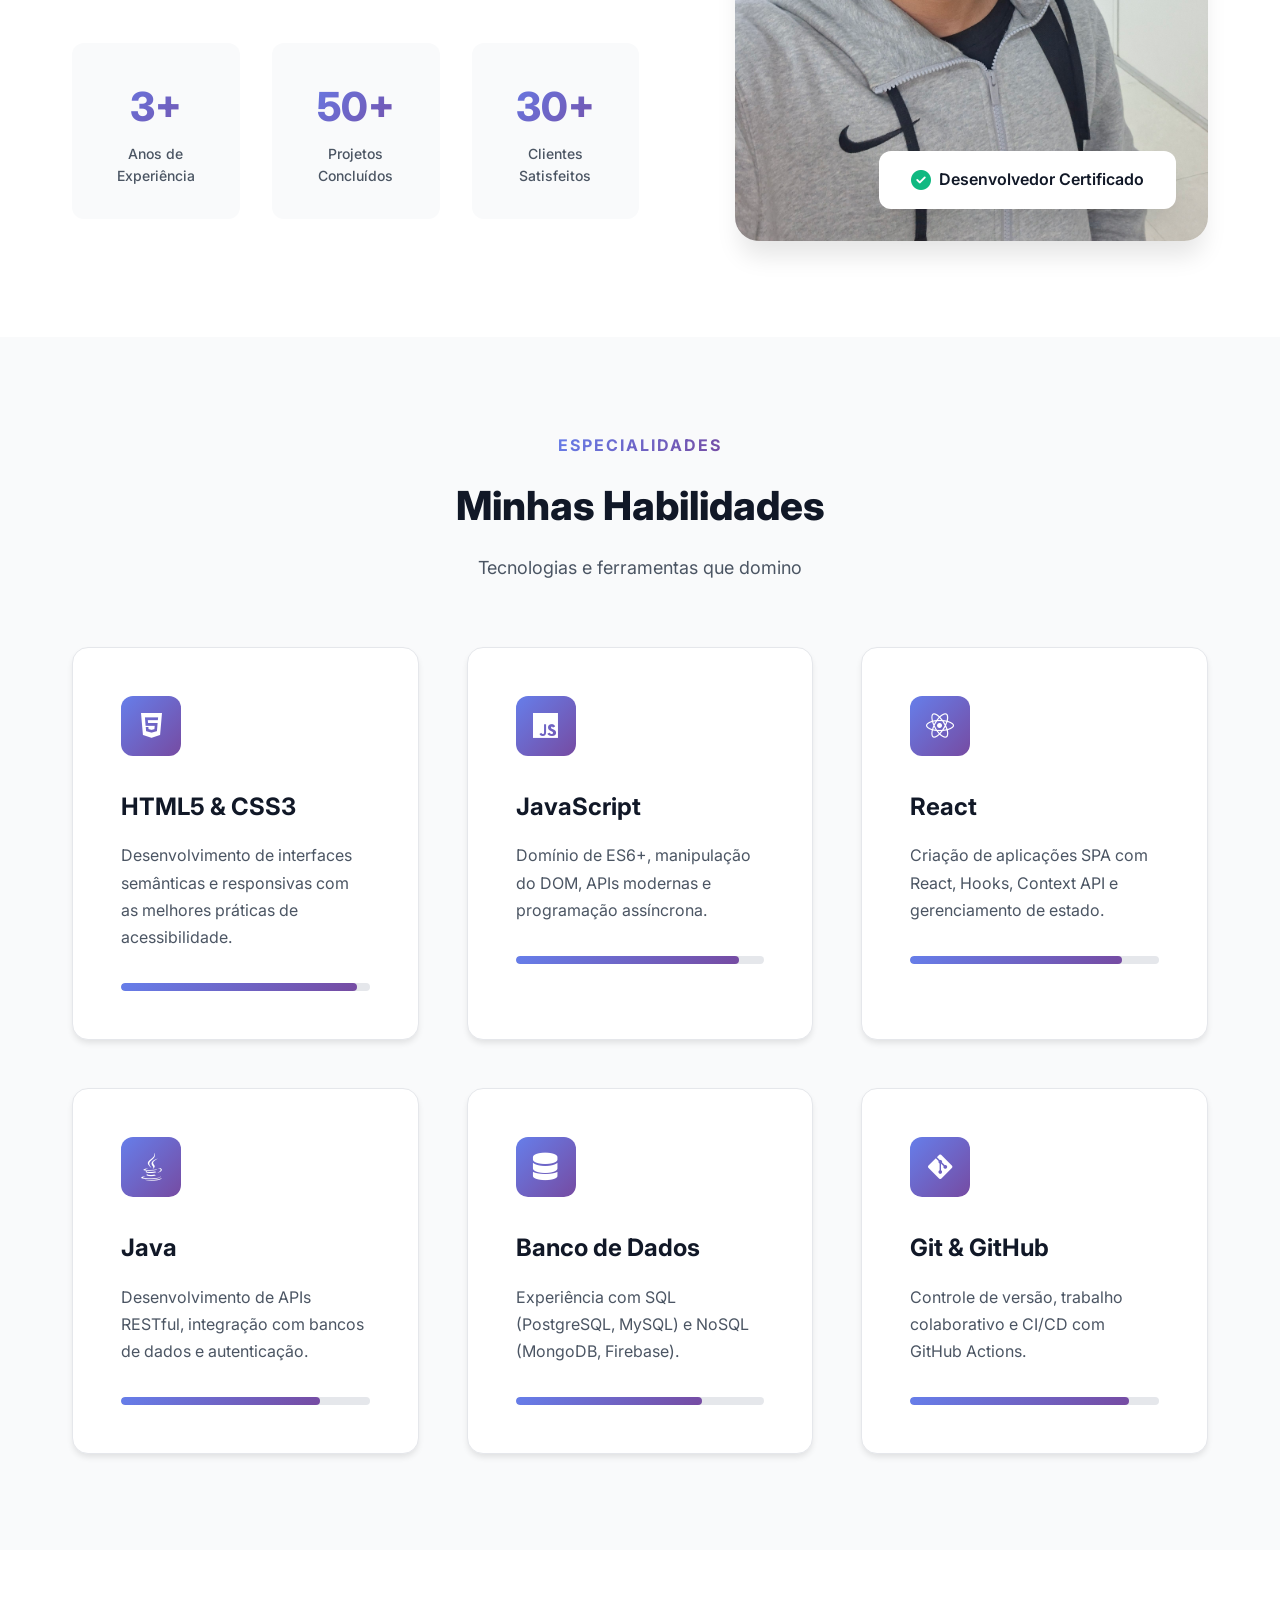
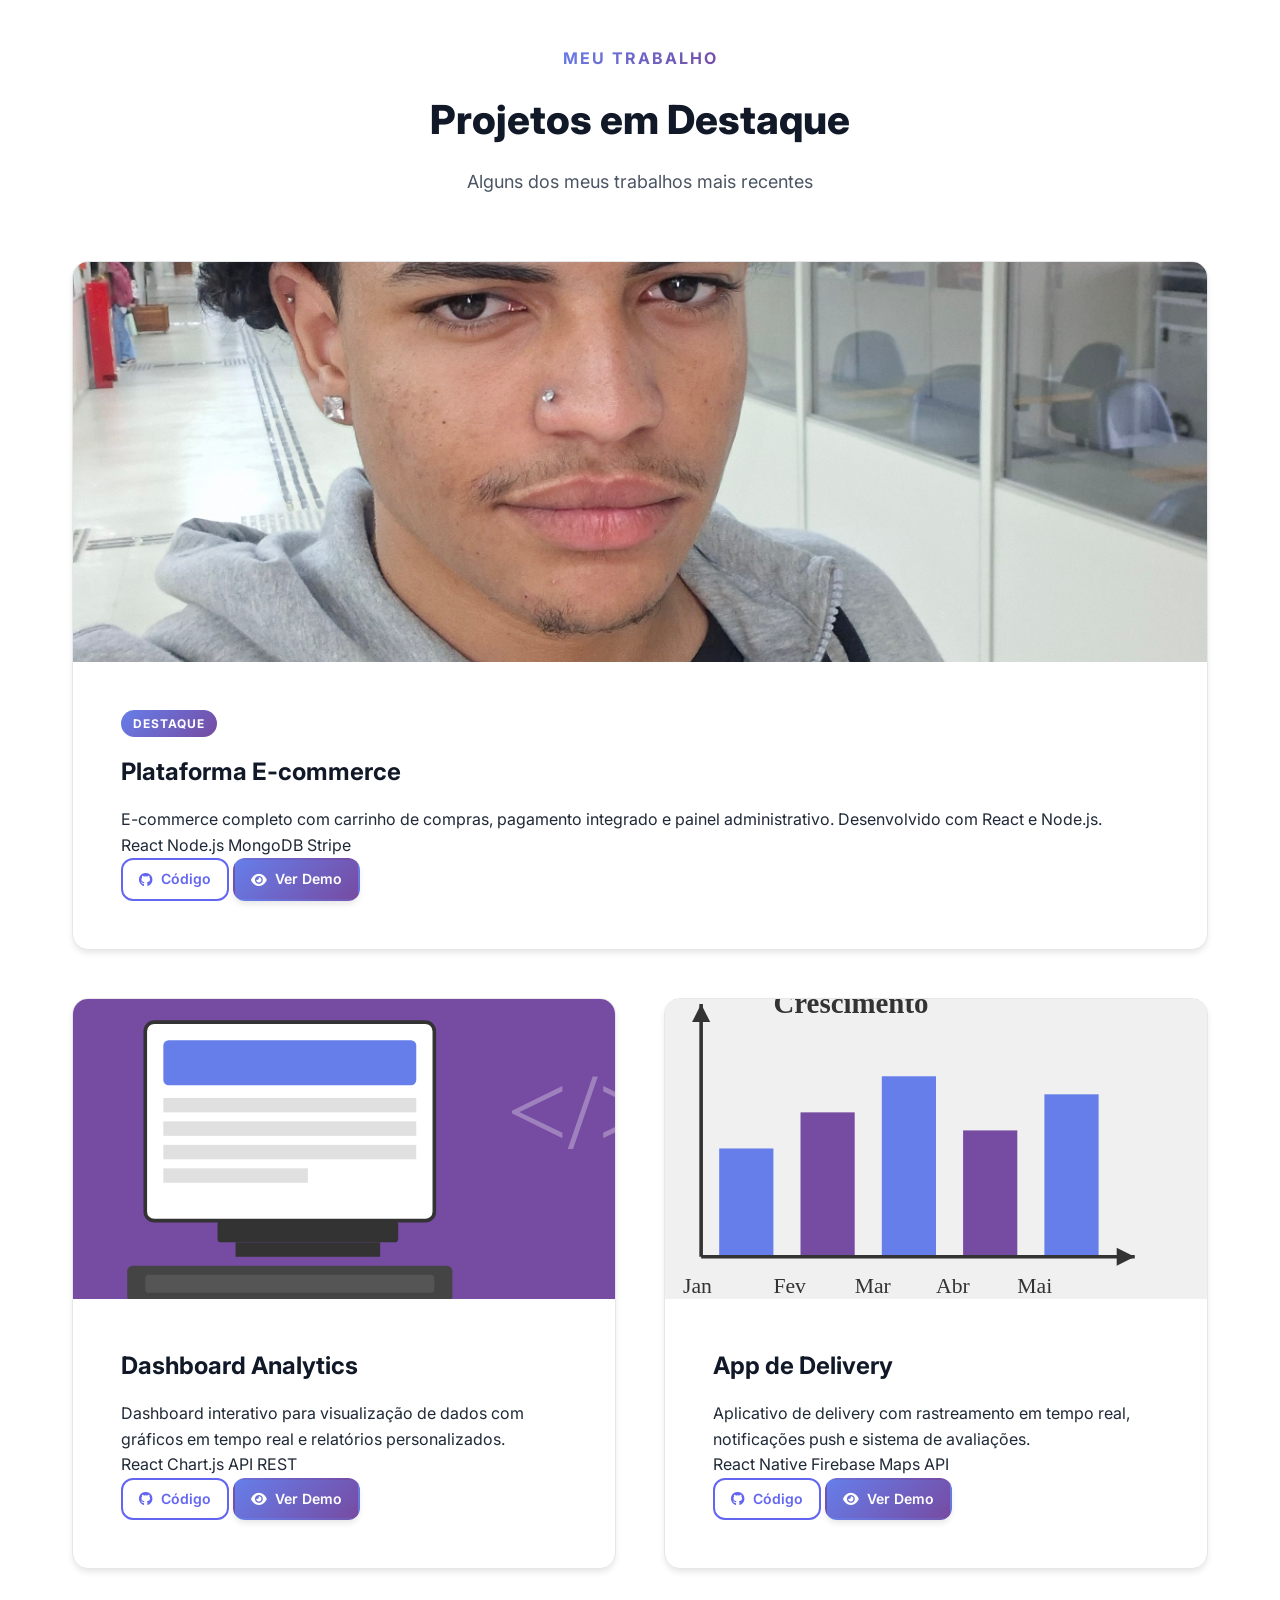
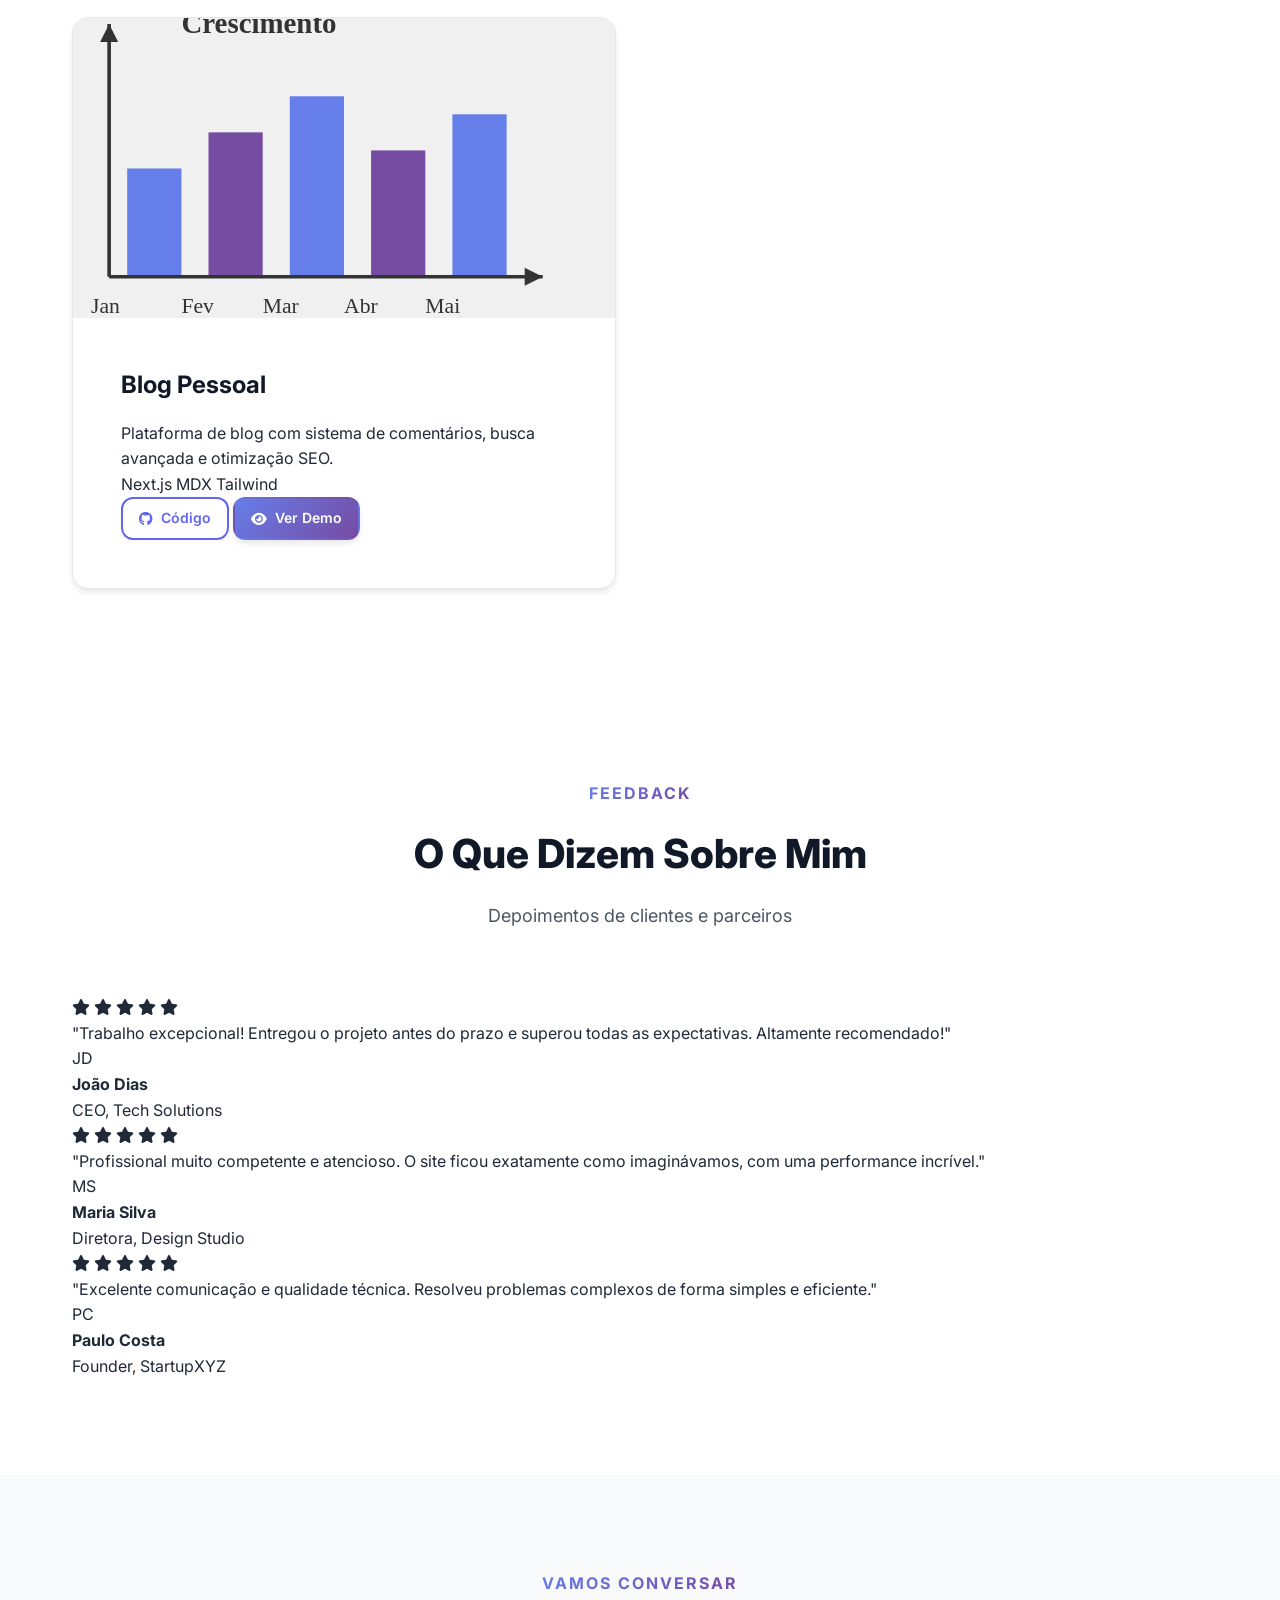
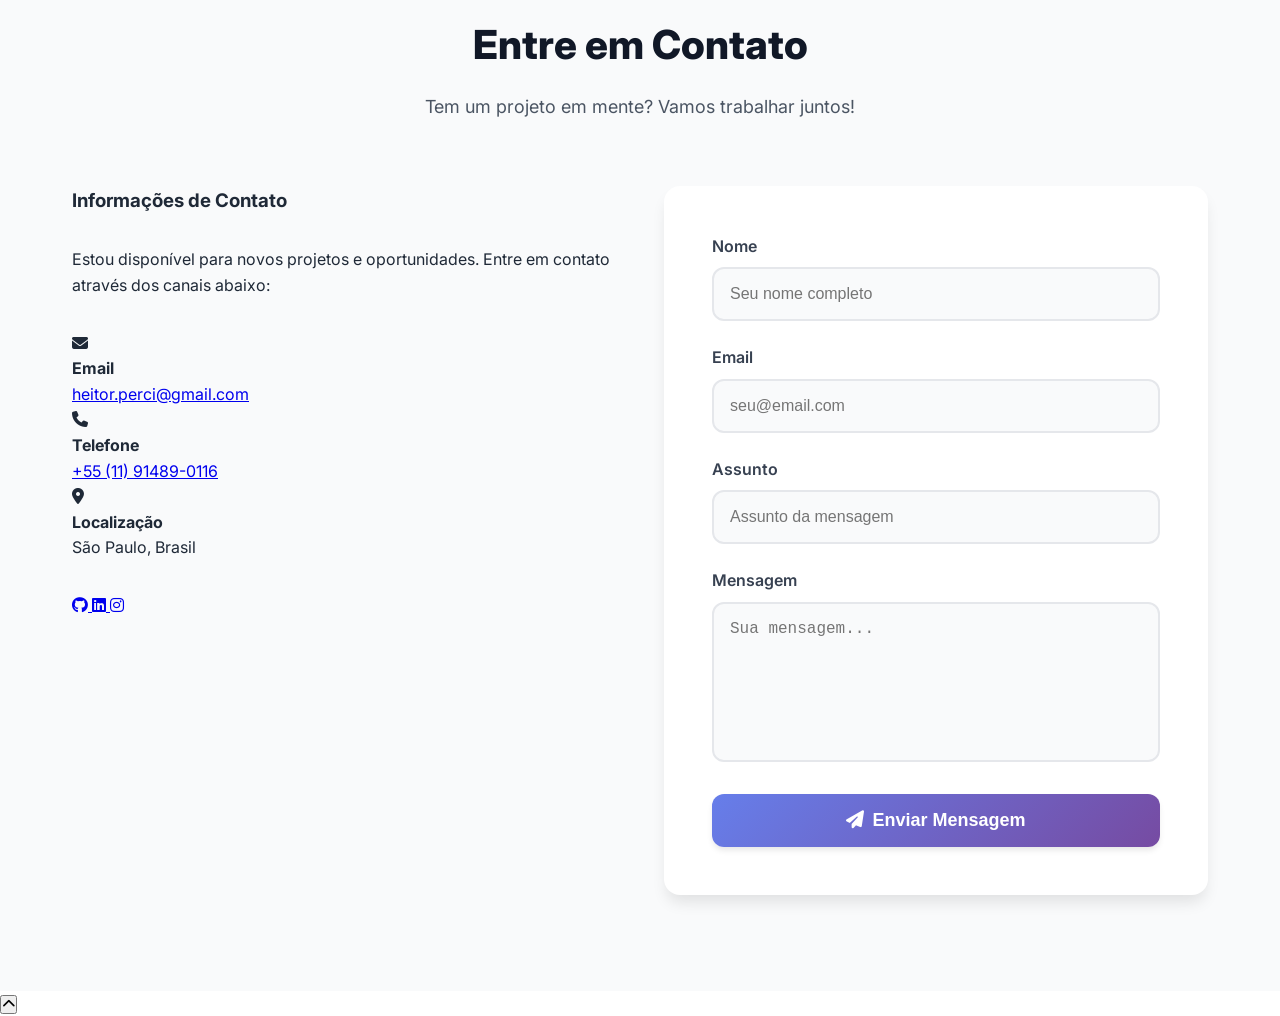
==== commit 12bc5592: "revolse problmes with github pages" ====
--- a/index.html
+++ b/index.html
@@ -10,7 +10,7 @@
   <link href="https://fonts.googleapis.com/css2?family=Inter:wght@300;400;500;600;700;800&display=swap" rel="stylesheet">
   <link rel="stylesheet" href="https://cdnjs.cloudflare.com/ajax/libs/font-awesome/6.4.0/css/all.min.css">
     <link rel="preconnect" href="https://fonts.gstatic.com">
-    <link rel="stylesheet" href="/src/css/style_guide.css">
+    <link rel="stylesheet" href="style.css">
 </head>
 <body>
   <header class="site-header">
@@ -217,7 +217,7 @@
         <div class="projects-grid">
           <article class="project-card featured">
             <div class="project-image">
-              <img src="/src/assets/images/imagem-projeto1.svg" alt="Projeto E-commerce">
+              <img src="/src/assets/images/1000093235.jpg" alt="Projeto E-commerce">
               <div class="project-overlay">
                 <a href="#" class="project-link" aria-label="Ver projeto">
                   <i class="fas fa-external-link-alt"></i>
--- a/style.css
+++ b/style.css
@@ -0,0 +1,1153 @@
+* {
+    margin: 0;
+    padding: 0;
+    box-sizing: border-box;
+}
+
+:root {
+    --primary: #6366f1;
+    --primary-dark: #4f46e5;
+    --primary-light: #818cf8;
+    --primary-gradient: linear-gradient(135deg, #667eea 0%, #764ba2 100%);
+    --white: #ffffff;
+    --gray-50: #f9fafb;
+    --gray-100: #f3f4f6;
+    --gray-200: #e5e7eb;
+    --gray-300: #d1d5db;
+    --gray-400: #9ca3af;
+    --gray-500: #6b7280;
+    --gray-600: #4b5563;
+    --gray-700: #374151;
+    --gray-800: #1f2937;
+    --gray-900: #111827;
+    --success: #10b981;
+    --warning: #f59e0b;
+    --danger: #ef4444;
+    --info: #3b82f6;
+    --font-base: 'Inter', -apple-system, BlinkMacSystemFont, 'Segoe UI', sans-serif;
+
+    /* Espaçamentos */
+    --spacing-sm: 1rem; /* 16px */
+    --spacing-md: 2rem; /* 32px */
+    --spacing-lg: 2rem;
+    --spacing-xl: 3rem; /* 48px */
+    --spacing-2xl: 4rem; /* 64px */
+    --spacing-3xl: 6rem; /* 96px */
+
+    /* Sombras */
+    --shadow-sm: 0 1px 2px 0 rgb(0 0 0 / 0.05);
+    --shadow-md: 0 4px 6px -1px rgb(0 0 0 / 0.1);
+    --shadow-lg: 0 10px 15px -3px rgb(0 0 0 / 0.1);
+    --shadow-xl: 0 20px 25px -5px rgb(0 0 0 / 0.1);
+    --shadow-2xl: 0 25px 50px -12px rgb(0 0 0 / 0.25);
+
+    /* Transições */
+    --transition-fast: all 0.2s ease;
+    --transition-base: all 0.3s ease;
+    --transition-slow: all 0.5s ease;
+
+    --radius-sm: 0.375rem; /* 6px */
+    --radius-md: 0.5rem; /* 8px */
+    --radius-lg: 0.75rem; /* 12px */
+    --radius-xl: 1rem /* 16px */;
+    --radius-2xl: 1.5rem; /* 24px */
+    --radius-full: 9999px; /* Permitir que o elemento se expanda para cobrir toda a tela */
+}
+
+html {
+    scroll-behavior: smooth;
+}
+
+body {
+    font-family: var(--font-base);
+    font-size: 16px;
+    line-height: 1.6;
+    color: var(--gray-800);
+    background-color: var(--white);
+    -webkit-font-smoothing: antialiased;
+    -moz-osx-font-smoothing: grayscale;
+    overflow-x: hidden;
+}
+
+body.menu-open {
+    overflow: hidden;
+}
+
+img {
+    max-width: 100%;
+    height: auto;
+    display: block;
+}
+
+.container {
+    max-width: 1200px;
+    margin: 0 auto;
+    padding: 0 var(--spacing-md);
+}
+
+@media (max-width: 768px) {
+    .container {
+        padding: 0 var(--spacing-sm);
+    }
+}
+
+.site-header {
+    position: fixed;
+    top: 0;
+    left: 0;
+    right: 0;
+    z-index: 1000;
+    background-color: rgba(255, 255, 255, 0.8);
+    backdrop-filter: blur(10px);
+    border-bottom: 1px solid transparent;
+    padding: var(--spacing-md) 0;
+    transition: var(--transition-base);
+}
+
+.site-header.scrolled {
+    background-color: rgba(255, 255, 255, 0.95);
+    border-bottom-color: var(--gray-200);
+    box-shadow: var(--shadow-md);
+    padding: var(--spacing-sm) 0;
+}
+
+.header-inner {
+    display: flex;
+    align-items: center;
+    justify-content: space-between;
+}
+
+.logo {
+    font-size: 1.5rem;
+    font-weight: 700;
+    color: var(--gray-900);
+    text-decoration: none;
+    display: flex;
+    align-items: center;
+    gap: 0.5rem;
+    transition: var(--transition-base);
+}
+
+.logo:hover {
+    color: var(--primary);
+}
+
+.logo-icon {
+    color: var(--primary);
+    font-size: 1.75rem;
+}
+
+.nav {
+    display: flex;
+    gap: var(--spacing-lg);
+    list-style: none;
+}
+
+.nav a {
+    color: var(--gray-700);
+    text-decoration: none;
+    font-weight: 500;
+    padding: var(0.5rem) var(--spacing-sm);
+    border-radius: var(--radius-md);
+    transition: var(--transition-base);
+    position: relative;
+}
+
+.nav a::before {
+    content: '';
+    position: absolute;
+    bottom: 0;
+    left: 50%;
+    transform: translateX(-50%);
+    width: 0;
+    height: 2px;
+    background-color: var(--primary);
+    transition: width 0.3s ease;
+}
+
+.nav a:hover {
+    color: var(--primary);
+}
+
+.nav a:hover::before {
+    width: 70%;
+}
+
+.menu-toggle {
+    display: none;
+    flex-direction: column;
+    gap: 5px;
+    background: none;
+    border: none;
+    cursor: pointer;
+    padding: 0.5rem;
+    z-index: 1001;
+}
+
+.menu-toggle span {
+    width: 25px;
+    height: 2px;
+    background-color: var(--gray-800);
+    transition: var(--transition-base);
+    border-radius: 2px;
+}
+
+.menu-toggle.active span:nth-child(1) {
+    transform: rotate(45deg) translate(7px, 7px);
+}
+
+.menu-toggle.active span:nth-child(2) {
+    opacity: 0;
+}
+
+.menu-toggle.active span:nth-child(3) {
+    transform: rotate(-45deg) translate(7px, -7px);
+}
+
+@media (max-width: 768px) {
+    .nav-desktop {
+        display: none;
+    }
+    .menu-toggle {
+        display: flex;
+    }
+}
+
+.hero {
+    min-height: 100vh;
+    display: flex;
+    align-items: center;
+    justify-content: center;
+    padding: calc(80px + var(--spacing-xl)) 0 var(--spacing-xl);
+    position: relative;
+    overflow: hidden;
+}
+
+.hero-background {
+    position: absolute;
+    top: 0;
+    left: 0;
+    right: 0;
+    bottom: 0;
+    z-index: 0;
+}
+
+.hero-shape {
+    position: absolute;
+    border-radius: 50%;
+    filter: blur(80px);
+    opacity: 0.3;
+    animation: float 20s ease-in-out infinite;
+}
+
+.hero-shape.shape-1 {
+    width: 500px;
+    height: 500px;
+    background: linear-gradient(135deg, #667eea 0%, #764ba2 100%);
+    top: -200px;
+    left: -200px;
+    animation-delay: 0s;
+}
+
+.hero-shape.shape-2 {
+    width: 400px;
+    height: 400px;
+    background: linear-gradient(135deg, #f093fb 0%, #f5576c 100%);
+    bottom: -150px;
+    right: -150px;
+    animation-delay: 5s;
+}
+
+.hero-shape.shape-3 {
+    width: 300px;
+    height: 300px;
+    background: linear-gradient(135deg, #4facfe 0%, #00f2fe 100%);
+    top: 50%;
+    left: 50%;
+    transform: translate(-50%, -50%);
+    animation-delay: 10s;
+}
+
+@keyframes float {
+    0%, 100% { transform: translate(0, 0) scale(1); }
+    33% { transform: translate(30px, -30px) scale(1.1); }
+    66% { transform: translate(-20px, 20px) scale(0.9); }
+}
+
+.hero-inner {
+    display: grid;
+    grid-template-columns: 1fr 1fr;
+    gap: var(--spacing-3xl);
+    align-items: center;
+    position: relative;
+    z-index: 1;
+}
+
+.hero-badge {
+    display: inline-flex;
+    align-items: center;
+    gap: 0.5rem;
+    background-color: var(--primary-light);
+    color: var(--white);
+    padding: 0.5rem 1rem;
+    border-radius: var(--radius-full);
+    font-size: 0.875rem;
+    font-weight: 600;
+    margin-bottom: var(--spacing-md);
+    animation: pulse 2s ease-in-out infinite;
+}
+
+@keyframes pulse {
+    0%, 100% { opacity: 1; }
+    50% { opacity: 0.8; }
+}
+
+.hero-content h1 {
+    font-size: 3.5rem;
+    font-weight: 800;
+    color: var(--gray-900);
+    margin-bottom: var(--spacing-md);
+    line-height: 1.1;
+}
+
+.gradient-text {
+    background: var(--primary-gradient);
+    -webkit-background-clip: text;
+    -webkit-text-fill-color: transparent;
+    background-clip: text;
+    display: inline-block;
+}
+
+.lead {
+    font-size: 1.25rem;
+    color: var(--gray-600);
+    margin-bottom: var(--spacing-md);
+    font-weight: 400;
+    line-height: 1.7;
+}
+
+.hero-tech {
+    display: flex;
+    flex-wrap: wrap;
+    gap: 0.75rem;
+    margin-bottom: var(--spacing-xl);
+}
+
+.tech-tag {
+    background-color: var(--gray-100);
+    color: var(--gray-700);
+    padding: 0.5rem 1rem;
+    border-radius: var(--radius-md);
+    font-size: 0.875rem;
+    font-weight: 600;
+    transition: var(--transition-base);
+}
+
+.tech-tag:hover {
+    background-color: var(--primary-light);
+    color: var(--white);
+    transform: translateY(-2px);
+}
+
+.hero-cta {
+    display: flex;
+    gap: var(--spacing-md);
+    margin-bottom: var(--spacing-xl);
+}
+
+.hero-socials {
+    display: flex;
+    gap: var(--spacing-md);
+}
+
+.hero-socials a {
+    width: 45px;
+    height: 45px;
+    display: flex;
+    align-items: center;
+    justify-content: center;
+    background-color: var(--gray-100);
+    color: var(--gray-700);
+    border-radius: var(--radius-md);
+    font-size: 1.25rem;
+    transition: var(--transition-base);
+}
+
+.hero-socials a:hover {
+    background-color: var(--primary);
+    color: var(--white);
+    transform: translateY(-3px);
+    box-shadow: var(--shadow-lg);
+}
+
+.hero-image {
+    position: relative;
+    display: flex;
+    justify-content: center;
+    align-items: center;
+}
+
+.image-wrapper {
+    position: relative;
+    width: 100%;
+    max-width: 500px;
+}
+
+.image-wrapper img {
+    width: 100%;
+    height: auto;
+    border-radius: var(--radius-2xl);
+    box-shadow: var(--shadow-2xl);
+    position: relative;
+    z-index: 2;
+}
+
+.image-decoration {
+    position: absolute;
+    top: -20px;
+    right: -20px;
+    bottom: -20px;
+    left: -20px;
+    background: var(--primary-gradient);
+    border-radius: var(--radius-2xl);
+    z-index: 1;
+    opacity: 0.2;
+}
+
+.scroll-indicator {
+    position: absolute;
+    bottom: 2rem;
+    left: 50%;
+    transform: translateX(-50%);
+    display: flex;
+    flex-direction: column;
+    align-items: center;
+    gap: 0.5rem;
+    color: var(--gray-600);
+    font-size: 0.875rem;
+    font-weight: 500;
+    animation: bounce 2s ease-in-out infinite;
+}
+
+@keyframes bounce {
+    0%, 100% { transform: translateX(-50%) translateY(0); }
+    50% { transform: translateX(-50%) translateY(-10px); }
+}
+
+@media (max-width: 1024px) {
+    .hero-inner {
+        grid-template-columns: 1fr;
+        gap: var(--spacing-xl);
+    }
+
+    .hero-content h1 {
+        font-size: 2.5rem;
+    }
+
+    .hero-image {
+        order: -1;
+    }
+}
+
+@media (max-width: 768px) {
+    .hero {
+        padding: calc(60px + var(--spacing-md)) 0 var(--spacing-md);
+        min-height: auto;
+    }
+
+    .hero-content h1 {
+        font-size: 2rem;
+    }
+
+    .lead {
+        font-size: 1.1rem;
+    }
+
+    .hero-cta {
+        flex-direction: column;
+    }
+
+    .scroll-indicator {
+        display: none;
+    }
+}
+
+.btn-primary,
+.btn-outline {
+    display: inline-flex;
+    align-items: center;
+    gap: 0.5rem;
+    padding: var(--spacing-sm) var(--spacing-lg);
+    border-radius: var(--radius-lg);
+    font-weight: 600;
+    text-decoration: none;
+    transition: var(--transition-base);
+    cursor: pointer;
+    border: 2px solid transparent;
+    font-size: 1rem;
+    text-align: center;
+    justify-content: center;
+}
+
+.btn-primary {
+    background: var(--primary-gradient);
+    color: var(--white);
+    box-shadow: var(--shadow-md);
+}
+
+.btn-primary:hover {
+    transform: translateY(-2px);
+    box-shadow: var(--shadow-xl);
+}
+
+.btn-outline {
+    background-color: transparent;
+    color: var(--primary);
+    border-color: var(--primary);
+}
+
+.btn-outline:hover {
+    background-color: var(--primary);
+    color: var(--white);
+    transform: translateY(-2px);
+    box-shadow: var(--shadow-md);
+}
+
+.btn-sm {
+    padding: 0.5rem 1rem;
+    font-size: 0.875rem;
+}
+
+.btn-block {
+    width: 100%;
+}
+
+section {
+    padding: var(--spacing-3xl) 0;
+}
+
+.section-header {
+    text-align: center;
+    margin-bottom: var(--spacing-2xl);
+}
+
+.section-tag {
+    display: inline-block;
+    background: var(--primary-gradient);
+    -webkit-background-clip: text;
+    -webkit-text-fill-color: transparent;
+    background-clip: text;
+    font-size: 1rem;
+    font-weight: 700;
+    text-transform: uppercase;
+    letter-spacing: 2px;
+    margin-bottom: var(--spacing-sm);
+}
+
+.section-header h2 {
+    font-size: 2.5rem;
+    font-weight: 800;
+    color: var(--gray-900);
+    margin-bottom: var(--spacing-sm);
+}
+
+.section-subtitle {
+    font-size: 1.125rem;
+    color: var(--gray-600);
+    max-width: 600px;
+    margin: 0 auto;
+}
+
+@media (max-width: 768px) {
+    section {
+        padding: var(--spacing-xl) 0;
+    }
+
+    .section-header h2 {
+        font-size: 2rem;
+    }
+
+    .section-header {
+        margin-bottom: var(--spacing-xl);
+    }
+}
+
+.about {
+    background-color: var(--white);
+}
+
+.about-content {
+    display: grid;
+    grid-template-columns: 1.2fr 1fr;
+    gap: var(--spacing-3xl);
+    align-items: center;
+}
+
+.about-text p {
+    font-size: 1.125rem;
+    color: var(--gray-700);
+    line-height: 1.8;
+    margin-bottom: var(--spacing-md);
+}
+
+.about-text p.highlight {
+    font-size: 1.25rem;
+    font-weight: 600;
+    color: var(--gray-900);
+}
+
+.about-stats {
+    display: grid;
+    grid-template-columns: repeat(3, 1fr);
+    gap: var(--spacing-md);
+    margin-top: var(--spacing-xl);
+}
+
+.stat-item {
+    text-align: center;
+    padding: var(--spacing-md);
+    background-color: var(--gray-50);
+    border-radius: var(--radius-lg);
+    transition: var(--transition-base);
+}
+
+.stat-item:hover {
+    transform: translateY(-5px);
+    box-shadow: var(--shadow-lg);
+}
+
+.stat-number {
+    display: block;
+    font-size: 2.5rem;
+    font-weight: 800;
+    background: var(--primary-gradient);
+    -webkit-background-clip: text;
+    -webkit-text-fill-color: transparent;
+    background-clip: text;
+    margin-bottom: 0.25rem;
+}
+
+.stat-label {
+    display: block;
+    font-size: 0.875rem;
+    color: var(--gray-600);
+    font-weight: 500;
+}
+
+.about-image-wrapper {
+    position: relative;
+}
+
+.about-image-wrapper img {
+    width: 100%;
+    border-radius: var(--radius-2xl);
+    box-shadow: var(--shadow-xl);
+}
+
+.about-badge {
+    position: absolute;
+    bottom: var(--spacing-md);
+    right: var(--spacing-md);
+    background-color: var(--white);
+    padding: var(--spacing-sm) var(--spacing-md);
+    border-radius: var(--radius-lg);
+    box-shadow: var(--shadow-xl);
+    display: flex;
+    align-items: center;
+    gap: 0.5rem;
+    font-weight: 600;
+    color: var(--gray-900);
+}
+
+.about-badge i {
+    color: var(--success);
+    font-size: 1.25rem;
+}
+
+@media (max-width: 1024px) {
+    .about-content {
+        grid-template-columns: 1fr;
+        gap: var(--spacing-xl);
+    }
+
+    .about-stats {
+        grid-template-columns: repeat(3, 1fr);
+    }
+}
+
+@media (max-width: 768px) {
+    .about-stats {
+        grid-template-columns: 1fr;
+    }
+}
+
+.skills {
+    background-color: var(--gray-50);
+}
+
+.skills-grid {
+    display: grid;
+    grid-template-columns: repeat(auto-fit, minmax(300px, 1fr));
+    gap: var(--spacing-xl);
+}
+
+.skill-card {
+    background-color: var(--white);
+    padding: var(--spacing-xl);
+    border-radius: var(--radius-xl);
+    box-shadow: var(--shadow-md);
+    transition: var(--transition-base);
+    border: 1px solid var(--gray-200);
+    opacity: 0;
+    transform: translateY(30px);
+}
+
+.skill-card.animate-in {
+    opacity: 1;
+    transform: translateY(0);
+}
+
+.skill-card:hover {
+    transform: translateY(-8px);
+    box-shadow: var(--shadow-xl);
+    border-color: var(--primary-light);
+}
+
+.skill-icon {
+    width: 60px;
+    height: 60px;
+    display: flex;
+    align-items: center;
+    justify-content: center;
+    background: var(--primary-gradient);
+    border-radius: var(--radius-lg);
+    color: var(--white);
+    font-size: 1.75rem;
+    margin-bottom: var(--spacing-md);
+}
+
+.skill-card h3 {
+    font-size: 1.5rem;
+    font-weight: 700;
+    color: var(--gray-900);
+    margin-bottom: var(--spacing-sm);
+}
+
+.skill-card p {
+    color: var(--gray-600);
+    line-height: 1.7;
+    margin-bottom: var(--spacing-md);
+}
+
+.skill-level {
+    width: 100%;
+    height: 8px;
+    background-color: var(--gray-200);
+    border-radius: var(--radius-full);
+    overflow: hidden;
+}
+
+.skill-bar {
+    height: 100%;
+    background: var(--primary-gradient);
+    border-radius: var(--radius-full);
+    transition: width 1s ease-out;
+}
+
+@media (max-width: 768px) {
+    .skills-grid {
+        grid-template-columns: 1fr;
+    }
+}
+
+.projects {
+    background-color: var(--white);
+}
+
+.projects-grid {
+    display: grid;
+    grid-template-columns: repeat(2, 1fr);
+    gap: var(--spacing-xl);
+}
+
+.project-card {
+    background-color: var(--white);
+    border-radius: var(--radius-xl);
+    overflow: hidden;
+    box-shadow: var(--shadow-md);
+    transition: var(--transition-base);
+    border: 1px solid var(--gray-200);
+    opacity: 0;
+    transform: translateY(30px);
+}
+
+.project-card.animate-in {
+    opacity: 1;
+    transform: translateY(0);
+}
+
+.project-card.featured {
+    grid-column: span 2;
+}
+
+.project-card:hover {
+    transform: translateY(-8px);
+    box-shadow: var(--shadow-2xl);
+    border-color: var(--primary-light);
+}
+
+.project-image {
+    position: relative;
+    overflow: hidden;
+    height: 300px;
+}
+
+.project-card.featured .project-image {
+    height: 400px;
+}
+
+.project-image img {
+    width: 100%;
+    height: 100%;
+    object-fit: cover;
+    transition: var(--transition-slow);
+}
+
+.project-card:hover .project-image img {
+    transform: scale(1.1);
+}
+
+.project-overlay {
+    position: absolute;
+    top: 0;
+    left: 0;
+    right: 0;
+    bottom: 0;
+    background: linear-gradient(135deg, rgba(102, 126, 234, 0.9), rgba(118, 75, 162, 0.9));
+    display: flex;
+    align-items: center;
+    justify-content: center;
+    opacity: 0;
+    transition: var(--transition-base);
+}
+
+.project-card:hover .project-overlay {
+    opacity: 1;
+}
+
+.project-link {
+    width: 60px;
+    height: 60px;
+    display: flex;
+    align-items: center;
+    justify-content: center;
+    background-color: var(--white);
+    color: var(--primary);
+    border-radius: var(--radius-full);
+    font-size: 1.5rem;
+    transition: var(--transition-base);
+}
+
+.project-link:hover {
+    transform: scale(1.2);
+}
+
+.project-content {
+    padding: var(--spacing-xl);
+}
+
+.project-tag {
+    display: inline-block;
+    background: var(--primary-gradient);
+    color: var(--white);
+    padding: 0.25rem 0.75rem;
+    border-radius: var(--radius-full);
+    font-size: 0.75rem;
+    font-weight: 700;
+    text-transform: uppercase;
+    letter-spacing: 1px;
+    margin-bottom: var(--spacing-sm);
+}
+
+.project-content h3 {
+    font-size: 1.5rem;
+    font-weight: 700;
+    color: var(--gray-900);
+    margin-bottom: var(--spacing-sm);
+}
+
+.contact {
+    padding: 96px 0;
+    background: var(--gray-50);
+}
+
+.contact-container {
+    max-width: 900px;
+    margin: 0 auto;
+    padding: 0 32px;
+}
+
+.contact-header {
+    text-align: center;
+    margin-bottom: 64px;
+}
+
+.contact-title {
+    font-size: 48px;
+    font-weight: 800;
+    color: var(--gray-900);
+    margin-bottom: 16px;
+}
+
+.contact-subtitle {
+    font-size: 18px;
+    color: var(--gray-600);
+}
+
+.contact-content {
+    display: grid;
+    grid-template-columns: 1fr 1fr;
+    gap: 48px;
+    align-items: start;
+}
+
+.contact-info {
+    display: flex;
+    flex-direction: column;
+    gap: 32px;
+}
+
+.info-item {
+    display: flex;
+    align-items: center;
+    gap: 16px;
+}
+
+.info-icon {
+    width: 56px;
+    height: 56px;
+    background: var(--primary-gradient);
+    color: var(--white);
+    font-size: 28px;
+    display: flex;
+    align-items: center;
+    justify-content: center;
+    border-radius: var(--radius-lg);
+    box-shadow: var(--shadow-md);
+}
+
+.info-text h4 {
+    font-size: 20px;
+    font-weight: 700;
+    color: var(--gray-900);
+}
+
+.info-text p {
+    color: var(--gray-600);
+    font-size: 16px;
+}
+
+.contact-form {
+    background: var(--white);
+    padding: 48px;
+    border-radius: var(--radius-xl);
+    box-shadow: var(--shadow-lg);
+}
+
+.form-group {
+    margin-bottom: 24px;
+}
+
+label {
+    display: block;
+    font-size: 16px;
+    font-weight: 600;
+    margin-bottom: 8px;
+    color: var(--gray-700);
+}
+
+input,
+textarea {
+    width: 100%;
+    padding: 16px;
+    border-radius: var(--radius-lg);
+    border: 2px solid var(--gray-200);
+    font-size: 16px;
+    color: var(--gray-700);
+    outline: none;
+    transition: var(--transition-base);
+    background-color: var(--gray-50);
+}
+
+input:focus,
+textarea:focus {
+    border-color: var(--primary);
+    background-color: var(--white);
+    box-shadow: var(--shadow-md);
+}
+
+textarea {
+    height: 160px;
+    resize: none;
+}
+
+button[type="submit"] {
+    width: 100%;
+    padding: 16px;
+    background: var(--primary-gradient);
+    border: none;
+    color: var(--white);
+    font-size: 18px;
+    font-weight: 700;
+    border-radius: var(--radius-lg);
+    cursor: pointer;
+    box-shadow: var(--shadow-md);
+    transition: var(--transition-base);
+}
+
+button[type="submit"]:hover {
+    transform: translateY(-4px);
+    box-shadow: var(--shadow-xl);
+}
+
+
+@media (max-width: 480px) {
+
+    body {
+        font-size: 15px;
+    }
+
+    .hero-content h1 {
+        font-size: 1.8rem;
+    }
+
+    .lead {
+        font-size: 1rem;
+    }
+
+    .hero-cta {
+        flex-direction: column;
+        gap: 1rem;
+    }
+
+    .hero-socials {
+        justify-content: center;
+        gap: 1rem;
+    }
+
+    .image-wrapper {
+        max-width: 340px;
+    }
+
+    .section-header h2 {
+        font-size: 1.8rem;
+    }
+
+    .skills-grid {
+        grid-template-columns: 1fr;
+    }
+
+    .projects-grid {
+        grid-template-columns: 1fr;
+    }
+
+    .project-card.featured {
+        grid-column: span 1;
+    }
+
+    .contact-content {
+        grid-template-columns: 1fr;
+        gap: 32px;
+    }
+
+    .contact-title {
+        font-size: 32px;
+    }
+}
+
+@media (max-width: 400px) {
+
+    .hero-content h1 {
+        font-size: 1.6rem;
+    }
+
+    .hero-tech {
+        justify-content: center;
+    }
+
+    .tech-tag {
+        padding: 0.4rem 0.8rem;
+        font-size: 0.75rem;
+    }
+
+    .image-wrapper {
+        max-width: 300px;
+    }
+
+    .about-stats {
+        grid-template-columns: 1fr;
+    }
+
+    .project-image {
+        height: 220px;
+    }
+
+    .contact-form {
+        padding: 32px;
+    }
+
+    button[type="submit"] {
+        font-size: 16px;
+        padding: 14px;
+    }
+}
+
+@media (max-width: 360px) {
+
+    .hero {
+        padding-top: 100px;
+    }
+
+    .hero-content h1 {
+        font-size: 1.45rem;
+    }
+
+    .lead {
+        font-size: 0.95rem;
+    }
+
+    .hero-cta {
+        gap: 0.75rem;
+    }
+
+    .btn-primary,
+    .btn-outline {
+        padding: 0.75rem 1.25rem;
+        font-size: 0.9rem;
+    }
+
+    .project-content {
+        padding: 1.5rem;
+    }
+
+    .contact-title {
+        font-size: 28px;
+    }
+
+    input,
+    textarea {
+        padding: 12px;
+        font-size: 15px;
+    }
+
+    .info-item {
+        flex-direction: column;
+        text-align: center;
+    }
+
+    .info-icon {
+        width: 48px;
+        height: 48px;
+        font-size: 22px;
+    }
+}
